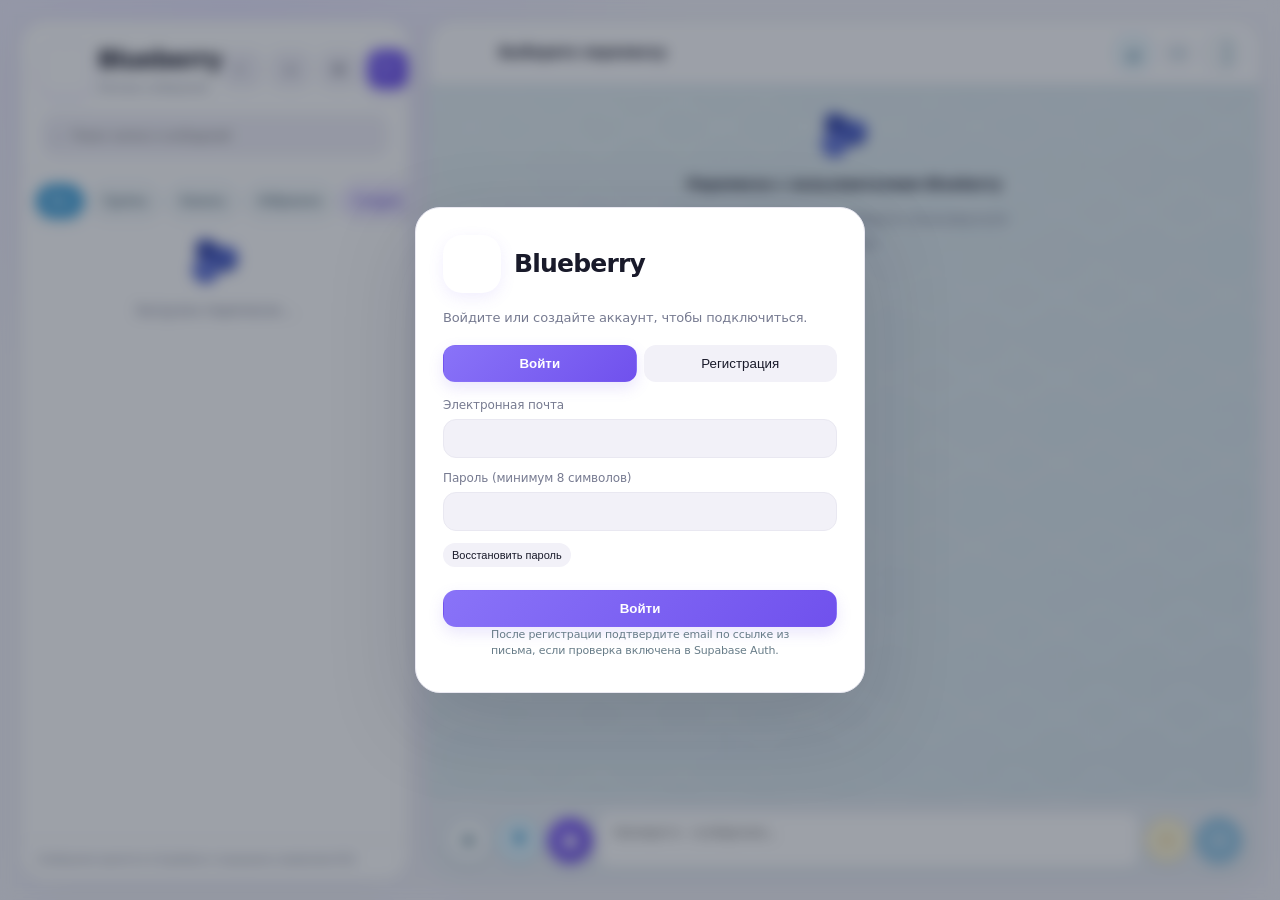
==== online.html @ a06ac3ee "Publish Blueberry: add online.html" ====
<!doctype html><html lang="ru"><head><meta charset="utf-8"><meta name="viewport" content="width=device-width,initial-scale=1"><meta name="theme-color" content="#f4f7fc"><title>Blueberry — сообщения</title><style>
:root{--bg:#f4f7fc;--panel:#fff;--soft:#f1f5fc;--line:#e4eaf3;--ink:#17243b;--muted:#8692a7;--blue:#3978ed;--blueSoft:#e8f0ff;--purple:#896de0;--green:#2eaf83;--shadow:0 14px 44px #263c6010}*{box-sizing:border-box}body{margin:0;background:var(--bg);color:var(--ink);font:14px/1.45 Inter,system-ui,-apple-system,"Segoe UI",sans-serif}body.dark{--bg:#0e1727;--panel:#162237;--soft:#1e2c43;--line:#2b3a51;--ink:#eff4ff;--muted:#9eabc1;--blue:#6598fa;--blueSoft:#243a60;--shadow:0 14px 44px #0004}.shell{height:100dvh;min-height:560px;padding:18px;display:grid;grid-template-columns:330px 1fr;gap:14px;max-width:1500px;margin:auto}.side,.chat{background:var(--panel);border:1px solid var(--line);border-radius:21px;overflow:hidden;display:flex;flex-direction:column;box-shadow:var(--shadow)}.head{padding:19px 18px 12px;border-bottom:1px solid var(--line)}.brand-title{display:flex;align-items:center;gap:9px}.logo-slot{width:40px;height:40px;border:1px dashed var(--muted);border-radius:12px;display:grid;place-items:center;text-align:center;color:var(--muted);font-size:9px;flex:none}.avatar-img{width:100%;height:100%;object-fit:cover;border-radius:inherit}.brand{display:flex;justify-content:space-between;align-items:center;margin-bottom:14px}.brand b{font-size:22px;letter-spacing:-.6px}.brand small{display:block;color:var(--muted);font-size:11px}.toolbar{display:flex;gap:7px;align-items:center}.btn{border:0;background:var(--soft);color:var(--ink);padding:9px 12px;border-radius:11px;cursor:pointer;transition:.15s}.btn:hover{filter:brightness(.97)}.btn.primary{background:var(--blue);color:#fff;font-weight:650}.btn:disabled{opacity:.48;cursor:default}.btn.tiny{font-size:11px;padding:5px 8px}.search{height:39px;border-radius:12px;background:var(--soft);display:flex;align-items:center;padding:0 10px;gap:8px;color:var(--muted)}.search input{border:0;background:none;color:var(--ink);outline:0;width:100%}.sections{display:flex;gap:5px;overflow:auto;padding:10px 12px 5px}.sections button{white-space:nowrap;border:0;background:transparent;color:var(--muted);border-radius:9px;padding:7px 9px;font-size:11px;cursor:pointer}.sections button.on{background:var(--blueSoft);color:var(--blue);font-weight:650}.list{overflow:auto;flex:1;padding:7px}.person{display:flex;align-items:center;gap:11px;padding:10px;border-radius:13px;cursor:pointer}.person:hover,.person.on{background:var(--soft)}.avatar{width:43px;height:43px;border-radius:15px;background:linear-gradient(135deg,#4b8bf0,#9472dc);color:white;display:grid;place-items:center;font-weight:700;flex:none;object-fit:cover}.pcopy{min-width:0;flex:1}.pcopy b,.pcopy small{display:block;overflow:hidden;text-overflow:ellipsis;white-space:nowrap}.pcopy small{color:var(--muted);margin-top:3px;font-size:11px}.ptime{font-size:10px;color:var(--muted);align-self:flex-start}.bottom-note{padding:10px 16px;border-top:1px solid var(--line);font-size:10px;color:var(--muted)}.top{min-height:72px;display:flex;align-items:center;gap:12px;padding:0 18px;border-bottom:1px solid var(--line)}.top strong{flex:1;min-width:0;overflow:hidden;text-overflow:ellipsis;white-space:nowrap}.status{font-size:11px;color:var(--muted);display:block}.msgs{flex:1;overflow:auto;padding:22px clamp(14px,7vw,90px);background:radial-gradient(ellipse at top,#eaf2ff55,transparent 55%)}body.dark .msgs{background:radial-gradient(ellipse at top,#20395f33,transparent 55%)}.empty{margin:auto;text-align:center;color:var(--muted);max-width:330px}.empty .berry{font-size:42px;margin-bottom:8px}.empty b{color:var(--ink)}.empty p{line-height:1.6}.bubble{max-width:76%;width:max-content;white-space:pre-wrap;overflow-wrap:anywhere;padding:10px 13px;border-radius:15px 15px 15px 4px;background:var(--soft);margin:11px 0;position:relative}.bubble.mine{margin-left:auto;background:var(--blue);color:white;border-radius:15px 15px 4px 15px}.bubble .quote{border-left:2px solid var(--purple);padding-left:8px;margin-bottom:5px;font-size:11px;color:var(--purple)}.bubble.mine .quote{color:#e6ddff}.meta{font-size:10px;text-align:right;opacity:.7;margin-top:4px}.msgtools{display:flex;gap:4px;justify-content:flex-end;margin-top:3px;opacity:.75}.compose-wrap{padding:11px 18px;border-top:1px solid var(--line)}.replybar{display:none;justify-content:space-between;align-items:center;background:var(--soft);padding:7px 10px;border-radius:10px;margin-bottom:7px;color:var(--muted);font-size:11px}.compose{display:flex;gap:8px}.compose textarea{resize:none;min-height:42px;max-height:120px;flex:1;border:1px solid var(--line);border-radius:14px;background:var(--soft);color:var(--ink);padding:11px;outline:none}.overlay{position:fixed;inset:0;background:#0a142766;display:none;place-items:center;padding:15px;z-index:20}.overlay.show{display:grid}.modal{width:min(450px,100%);border-radius:19px;background:var(--panel);padding:23px;box-shadow:0 20px 70px #0003;max-height:90dvh;overflow:auto}.modal h2{margin:0 0 4px}.modal p{color:var(--muted);font-size:13px;margin:0 0 17px}.field{margin:12px 0}.field label{font-size:12px;color:var(--muted);display:block;margin-bottom:5px}.field input,.field textarea,.field select{width:100%;padding:11px;border:1px solid var(--line);border-radius:10px;background:var(--soft);color:var(--ink);outline:none}.field textarea{min-height:68px;resize:vertical}.tabs{display:flex;gap:7px;margin:15px 0}.tabs button{flex:1}.note{font-size:11px;color:var(--muted);margin-top:12px}.alert{color:#b45057;font-size:12px;min-height:16px}.hide{display:none!important}.toast{position:fixed;bottom:20px;left:50%;transform:translate(-50%,20px);background:var(--ink);color:var(--panel);padding:10px 14px;border-radius:10px;opacity:0;transition:.2s;pointer-events:none;z-index:40}.toast.show{opacity:1;transform:translate(-50%,0)}.switch{width:42px;height:24px;border:0;border-radius:12px;background:#bbc5d4;padding:3px}.switch:after{content:'';display:block;width:18px;height:18px;background:#fff;border-radius:50%;transition:.2s}.switch.on{background:var(--blue)}.switch.on:after{transform:translateX(18px)}.profile-hero{text-align:center;margin:0 0 14px}.profile-hero .avatar{width:72px;height:72px;border-radius:24px;margin:0 auto 8px;font-size:22px}.mobile-back{display:none}@media(max-width:850px){.shell{display:block;padding:0;height:100dvh;min-height:0}.side,.chat{position:absolute;inset:0;border:0;border-radius:0}.chat{display:none}.shell.inchat .side{display:none}.shell.inchat .chat{display:flex}.head{padding:15px}.top{min-height:64px;padding:0 11px}.msgs{padding:15px}.compose-wrap{padding:9px}.bubble{max-width:88%}.mobile-back{display:block}}
/* Blueberry visual refresh based on the supplied light and dark references */
:root{--bg:#f5f5fb;--panel:#fff;--soft:#f2f1f8;--line:#e9e8f1;--ink:#191a2a;--muted:#777b91;--blue:#7858ef;--blueSoft:#f0ecff;--purple:#8c72f6;--green:#32ad85;--shadow:0 18px 55px #27214a0c}
body{background:radial-gradient(ellipse at 18% 0%,#ece9ff 0,transparent 32%),var(--bg);font-family:Inter,"Segoe UI",system-ui,sans-serif;letter-spacing:-.01em}
body.dark{--bg:#11121d;--panel:#191a29;--soft:#232438;--line:#303146;--ink:#f4f3fc;--muted:#a4a5bb;--blue:#9279ff;--blueSoft:#30284c;--purple:#ae9cff;--green:#45c39a;--shadow:0 18px 60px #0003;background:radial-gradient(ellipse at 18% 0%,#282344 0,transparent 35%),var(--bg)}
.shell{max-width:1540px;grid-template-columns:minmax(330px,390px) minmax(0,1fr);gap:18px;padding:20px}
.side,.chat{border:1px solid color-mix(in srgb,var(--line) 75%,transparent);border-radius:26px;box-shadow:var(--shadow)}
.head{padding:22px 21px 14px}.brand{margin-bottom:18px}.brand b{font-size:24px;letter-spacing:-1px}.brand small{margin-top:2px}.logo-slot{width:47px;height:47px;border:0;border-radius:15px;background-image:url("blueberry-logo-reference.png");background-size:200% 100%;background-position:right center;background-repeat:no-repeat;box-shadow:0 5px 16px #765cf31a;font-size:0;overflow:hidden;flex:none}
body.dark .logo-slot{background-position:left center}.auth-brand{display:flex;align-items:center;gap:13px;margin:0 0 16px}.auth-brand .logo-slot{width:58px;height:58px;border-radius:19px}.auth-brand h2{font-size:25px;letter-spacing:-.8px;margin:0}
.toolbar{gap:8px}.btn{border:1px solid transparent;border-radius:13px;padding:10px 13px;transition:transform .16s,background .16s,box-shadow .16s}.btn:hover{filter:none;transform:translateY(-1px);background:var(--blueSoft);color:var(--blue)}.btn.primary{background:linear-gradient(135deg,#8973f8,#7051ed);box-shadow:0 6px 15px #7459ee26;color:#fff}.btn.primary:hover{background:linear-gradient(135deg,#9683ff,#785bf2);color:white;box-shadow:0 9px 21px #7459ee37}
.search{height:43px;border:1px solid transparent;border-radius:14px}.search:focus-within{border-color:#b7aafa;background:var(--panel);box-shadow:0 0 0 3px #8a72f51a}.sections{gap:6px;padding:12px 15px 8px}.sections button{padding:9px 12px;border-radius:999px;font-size:12px}.sections button.on{background:linear-gradient(135deg,#8973f8,#7051ed);color:white;box-shadow:0 5px 13px #7459ee20}
.list{padding:5px 10px 12px}.person{gap:12px;padding:12px 11px;border-bottom:1px solid color-mix(in srgb,var(--line) 64%,transparent);border-radius:0;min-height:76px;transition:background .16s}.person:hover,.person.on{background:var(--soft);border-radius:15px}.avatar{width:48px;height:48px;border-radius:50%;overflow:hidden}.avatar-img{border-radius:50%}.pcopy b{font-size:14px;font-weight:650}.pcopy small{font-size:12px}.ptime{font-size:11px}.bottom-note{font-size:10px;padding:12px 16px}
.top{min-height:78px;padding:0 23px;background:color-mix(in srgb,var(--panel) 93%,transparent);backdrop-filter:blur(14px)}.top strong{font-size:15px}.status{color:var(--purple);font-weight:600}.msgs{position:relative;padding:28px clamp(18px,8vw,110px);background:radial-gradient(ellipse 55% 38% at 0% 0%,#eeeaff 0,transparent 100%),radial-gradient(ellipse 50% 30% at 100% 0%,#f5f1ff 0,transparent 100%),var(--panel)}body.dark .msgs{background:radial-gradient(ellipse 55% 38% at 0% 0%,#27213d 0,transparent 100%),radial-gradient(ellipse 50% 30% at 100% 0%,#201d32 0,transparent 100%),var(--panel)}
.bubble{padding:12px 15px;border-radius:18px 18px 18px 6px;background:var(--soft);box-shadow:0 3px 12px #20204408;margin:13px 0}.bubble.mine{border-radius:18px 18px 6px 18px;background:linear-gradient(135deg,#8d78fa,#7054ed);box-shadow:0 5px 15px #7459ee22}.bubble .quote{border-radius:3px 9px 9px 3px}.meta{font-size:10px}.msgtools{opacity:.72}.compose-wrap{padding:13px 20px 17px;background:var(--panel);border-top:1px solid var(--line)}.compose{gap:7px;align-items:center}.compose textarea{min-width:0;min-height:46px;border:1px solid transparent;border-radius:999px;padding:12px 17px;background:var(--soft)}.compose textarea:focus{border-color:#b7aafa;background:var(--panel);box-shadow:0 0 0 3px #8a72f51a}.compose .btn{flex:none;border-radius:50%;width:42px;height:42px;padding:0;display:grid;place-items:center}
.modal{border:1px solid var(--line);border-radius:25px;padding:27px;box-shadow:0 28px 90px #17132c25}.overlay{backdrop-filter:blur(7px)}.field input,.field textarea,.field select{border-radius:13px}.field input:focus,.field textarea:focus,.field select:focus{border-color:#a793ff;box-shadow:0 0 0 3px #8a72f51a}.tabs button{border-radius:12px}.toast{border-radius:14px;box-shadow:0 9px 28px #15142a2c}
.mobile-nav{display:none}
@media(max-width:850px){.shell{padding:0;max-width:none}.side,.chat{border:0;border-radius:0}.side{padding-bottom:76px}.head{padding:17px 17px 10px}.brand{margin-bottom:15px}.logo-slot{width:43px;height:43px;border-radius:14px}.sections{padding:10px 13px 6px}.list{padding:5px 10px 15px}.person{min-height:78px;padding:12px 10px}.chat{padding-bottom:0}.top{min-height:70px;padding:0 13px}.msgs{padding:18px 13px}.compose-wrap{padding:9px 10px calc(10px + env(safe-area-inset-bottom))}.compose{gap:4px}.compose .btn{width:38px;height:38px}.compose textarea{font-size:14px;padding:10px 14px}.bubble{max-width:88%;padding:10px 13px}.mobile-nav{position:fixed;z-index:8;left:0;right:0;bottom:0;display:grid;grid-template-columns:repeat(4,1fr);padding:8px 8px calc(8px + env(safe-area-inset-bottom));border-top:1px solid var(--line);background:color-mix(in srgb,var(--panel) 92%,transparent);backdrop-filter:blur(18px)}.mobile-nav button{display:flex;flex-direction:column;align-items:center;gap:3px;border:0;background:none;color:var(--muted);font:inherit;font-size:11px;padding:4px}.mobile-nav button span{font-size:19px}.mobile-nav button.active{color:var(--blue);font-weight:650}.shell.inchat .mobile-nav{display:none}.bottom-note{display:none}#videoNoteBtn{display:none}}
/* Chat refresh: compact familiar messenger layout */
.chat{background:#e8edf2;border-color:#dce3ea}
.top{min-height:64px;padding:0 18px;background:rgba(255,255,255,.94);border-bottom:1px solid #dce4ec;backdrop-filter:blur(18px)}
.top .avatar{width:40px;height:40px;border-radius:50%;background:#5a9fd5}.top strong{font-size:14px;font-weight:700}.top .status{display:block;flex-basis:100%;margin-left:-100%;padding-left:52px;transform:translateY(13px);font-size:11px;color:#55a2d9;font-weight:500;pointer-events:none}.top .btn{background:transparent;color:#5f6f7e}.top .btn:hover{background:#edf3f7;color:#429ad4;box-shadow:none}.top #signout{font-size:0;width:36px;height:36px}.top #signout:before{content:'⋮';font-size:25px;line-height:1}.top #favorite{font-size:0;width:36px;height:36px}.top #favorite:before{content:'⌕';font-size:22px}
.msgs{padding:20px clamp(16px,7vw,96px);background-color:#dce8ee;background-image:radial-gradient(#ffffffa8 1px,transparent 1.5px),radial-gradient(#c9dbe2ad 1px,transparent 1.5px),linear-gradient(135deg,#e6f0f3cc,#d6e4ea77);background-size:27px 27px,41px 41px,100% 100%;background-position:0 0,13px 13px,0 0}
.msgs:before{content:'';position:absolute;inset:0;pointer-events:none;opacity:.23;background-image:linear-gradient(32deg,transparent 48%,#fff 49% 51%,transparent 52%),linear-gradient(-32deg,transparent 48%,#fff 49% 51%,transparent 52%);background-size:84px 84px}
.msgs>*{position:relative}.bubble{max-width:min(76%,560px);padding:7px 10px 6px;margin:3px 0;background:#fff;border-radius:10px 10px 10px 2px;box-shadow:0 1px 1px #35434a26;color:#18212b;font-size:14px;line-height:1.38}.bubble.mine{background:#d9fdd3;color:#17231b;border-radius:10px 10px 2px 10px;box-shadow:0 1px 1px #35434a20}.bubble .quote{margin:1px 0 5px;padding-left:7px;border-left:3px solid #45a7e6;color:#4386b1}.bubble.mine .quote{color:#419368;border-color:#56b77b}.meta{float:right;margin:4px 0 0 10px;color:#6f7f89;opacity:1;font-size:10px}.bubble.mine .meta{color:#5e9273}.msgtools{clear:both;margin-top:4px;opacity:0;transition:opacity .15s}.bubble:hover .msgtools{opacity:.85}.msgtools .btn{padding:3px 6px;border-radius:6px;background:#edf3f5;color:#557080}.bubble.mine .msgtools .btn{background:#c7f1c2}.replybar{margin:0 0 7px;padding:8px 11px;border-radius:8px;background:#fff;border-left:3px solid #42a5df;color:#6d7c88}.compose-wrap{padding:9px 17px 12px;background:#e8edf2;border:0}.compose{gap:7px}.compose textarea{min-height:43px;padding:11px 15px;border:0;border-radius:10px;background:#fff;box-shadow:0 1px 2px #34434d17;font-size:14px}.compose textarea:focus{border:0;box-shadow:0 0 0 2px #4aa8e42b}.compose .btn{width:40px;height:40px;border-radius:50%;background:transparent;color:#667786}.compose .btn:hover{background:#d6e1e7;color:#439bd7;transform:none}.compose .btn.primary{background:#47a5dc;color:#fff;box-shadow:none}.compose .btn.primary:hover{background:#3a9bd3}.note{margin:0 0 6px 48px;color:#677c88}
body.dark .chat{background:#0f1b24;border-color:#243642}body.dark .top{background:rgba(24,36,47,.94);border-color:#263b49}.top .status{color:#6bb6e5}body.dark .top .btn{color:#b6c7d4}body.dark .top .btn:hover{background:#253b4b;color:#69bbe8}body.dark .msgs{background-color:#0b1720;background-image:radial-gradient(#1c3543b8 1px,transparent 1.5px),radial-gradient(#162c38a8 1px,transparent 1.5px),linear-gradient(135deg,#0e202b,#0a1720)}body.dark .msgs:before{opacity:.09}body.dark .bubble{background:#1f2d39;color:#f2f7fa;box-shadow:0 1px 1px #0005}body.dark .bubble.mine{background:#2b5949;color:#f2fff5}body.dark .bubble .quote{color:#76bee9;border-color:#63b5e7}body.dark .bubble.mine .quote{color:#8adbb2;border-color:#7ad2a5}body.dark .meta{color:#a7bac5}body.dark .bubble.mine .meta{color:#a5d1b8}body.dark .compose-wrap{background:#0f1b24}body.dark .compose textarea{background:#1b2a35;color:#edf5f8;box-shadow:none}body.dark .compose .btn{color:#b6c7d4}body.dark .compose .btn:hover{background:#233844;color:#70c2ec}body.dark .compose .btn.primary{background:#399bd1}body.dark .replybar{background:#1b2a35;color:#b4c3cd}
@media(max-width:850px){.top{min-height:59px;padding:0 8px}.top .avatar{width:36px;height:36px}.top .status{padding-left:45px;transform:translateY(11px)}.msgs{padding:13px 10px}.bubble{max-width:86%;font-size:14px}.compose-wrap{padding:7px 7px calc(8px + env(safe-area-inset-bottom))}.compose textarea{border-radius:22px}.compose .btn{width:37px;height:37px}.top #roomInfo{display:none}.top #signout{display:none}}
/* Stronger chat controls and video-note button */
.compose #videoNoteBtn{display:grid!important}
.bubble video{border-radius:12px!important;max-width:min(360px,72vw)!important;max-height:420px!important;object-fit:contain!important;background:#10141a}
.sections button{border:1px solid #c8d9e3;background:#f8fbfc;color:#526b7a;font-weight:600;box-shadow:0 1px 2px #39526010}.sections button:hover{border-color:#80c6e8;background:#e9f6fc;color:#2687bc}.sections button.on{border-color:#5aaee0;background:#47a5dc;color:#fff;box-shadow:0 3px 8px #3999ce42}.sections #newRoom{border-color:#b7a3fb;background:#f1edff;color:#684bd7}.sections #newRoom:hover{border-color:#8064ea;background:#e8e0ff;color:#5434ca}body.dark .sections button{border-color:#385565;background:#1a2d38;color:#b9d0dc;box-shadow:none}body.dark .sections button:hover{border-color:#5194b4;background:#223d4b;color:#8dd9fb}body.dark .sections button.on{border-color:#53b2e6;background:#277fb0;color:#fff}body.dark .sections #newRoom{border-color:#6652b0;background:#29243f;color:#c5b8ff}
.compose .btn{width:44px;height:44px;border:1px solid #bdd0db;background:#f8fbfc;color:#356376;font-size:17px;font-weight:700;box-shadow:0 2px 5px #35515d1a}
.compose .btn:hover{background:#e9f5fa;border-color:#85c9eb;color:#147db6;box-shadow:0 3px 8px #287fa92b}
.compose #fileBtn{font-size:24px;line-height:1}.compose #voiceBtn{background:#e0f5ff;border-color:#94d6f5;color:#1387c6}.compose #videoNoteBtn{background:linear-gradient(135deg,#8f6fff,#6848e2);border-color:#6848e2;color:#fff;font-size:19px;box-shadow:0 4px 10px #6a4ee05c}.compose #videoNoteBtn:hover{background:linear-gradient(135deg,#9c80ff,#7554ec);color:#fff;transform:translateY(-1px)}.compose #emoji{background:#fff8d9;border-color:#f0d88b;color:#b97b00}.compose .btn.primary{width:46px;height:46px;border-color:#3692c6;box-shadow:0 4px 10px #2f91c85c;font-size:18px}
.top .btn{border:1px solid #cfdee6;background:#f7fafb;color:#36718e;font-weight:700}.top .btn:hover{border-color:#a6d4e9;background:#e7f5fb}.top #favorite{background:#eff9fd;border-color:#acd9ed}.top #roomInfo{background:#f5f7fa;border-color:#d8e0e5}
body.dark .compose .btn{background:#1d3340;border-color:#315266;color:#c4e0ee;box-shadow:none}body.dark .compose .btn:hover{background:#29495a;border-color:#4a89a8;color:#86d2f5}body.dark .compose #voiceBtn{background:#143d51;border-color:#287da4;color:#7ed3f7}body.dark .compose #videoNoteBtn{background:linear-gradient(135deg,#8f6fff,#6848e2);border-color:#8b70f4;color:#fff}body.dark .compose #emoji{background:#44371b;border-color:#7a6024;color:#f0cd62}body.dark .compose .btn.primary{border-color:#4aaee0;box-shadow:0 3px 9px #0005}body.dark .top .btn{background:#1c303c;border-color:#31505f;color:#b6d8e7}body.dark .top #favorite{background:#173846;border-color:#28627a}
@media(max-width:850px){.compose .btn{width:42px;height:42px;font-size:16px}.compose #videoNoteBtn{display:grid;width:42px;height:42px}.compose .btn.primary{width:44px;height:44px}.top .btn{width:34px;height:34px;padding:0}.top #favorite{display:grid;place-items:center}}
</style>
</head><body><div class="shell" id="shell"><aside class="side"><div class="head"><div class="brand"><div class="brand-title"><div class="logo-slot" role="img" aria-label="Логотип Blueberry"></div><div><b>Blueberry</b><small id="who">Личные сообщения</small></div></div><div class="toolbar"><button class="btn" id="theme" title="Тема">☾</button><button class="btn" id="profileBtn" title="Профиль">☺</button><button class="btn" id="settingsBtn" title="Настройки">⚙</button><button class="btn primary" id="add" title="Найти пользователя">＋</button></div></div><label class="search">⌕ <input id="search" placeholder="Поиск чатов и сообщений"></label></div><div class="sections" id="sections"><button class="on" data-section="all">Все</button><button data-section="group">Группы</button><button data-section="channel">Каналы</button><button data-section="favorites">Избранное</button><button id="newRoom">Создать</button></div><div class="list" id="people"><div class="empty"><div class="berry">🫐</div>Загрузка переписок…</div></div><div class="bottom-note">Сообщения хранятся в Supabase и защищены правилами RLS</div><nav class="mobile-nav" aria-label="Основная навигация"><button type="button" class="active" data-mobile="chats"><span>●</span>Чаты</button><button type="button" data-mobile="groups"><span>◉</span>Группы</button><button type="button" data-mobile="users"><span>◎</span>Пользователи</button><button type="button" data-mobile="settings"><span>⚙</span>Настройки</button></nav></aside><main class="chat"><header class="top"><button class="btn mobile-back" id="back">‹</button><img class="avatar" id="peerAvatar" alt="" src="" style="visibility:hidden"><strong id="peerName">Выберите переписку</strong><span class="status" id="peerStatus"></span><button class="btn tiny" id="favorite" title="В избранное">♡</button><button class="btn tiny" id="joinRoom" hidden>Вступить</button><button class="btn tiny" id="roomInfo">•••</button><button class="btn tiny" id="signout">Выйти</button></header><section class="msgs" id="msgs"><div class="empty"><div class="berry">🫐</div><b>Переписка с пользователями Blueberry</b><p>Зарегистрируйтесь и найдите пользователя по имени.</p></div></section><div class="compose-wrap"><div class="replybar" id="replybar"><span id="replytext"></span><button class="btn tiny" id="cancelReply">×</button></div><div class="note" id="fileInfo"></div><form class="compose" id="sendForm"><input class="hide" id="filePick" type="file"><button class="btn" type="button" id="fileBtn" title="Прикрепить файл">＋</button><button class="btn" type="button" id="voiceBtn" title="Записать голосовое сообщение">🎙</button><button class="btn" type="button" id="videoNoteBtn" title="Записать видеосообщение">◉</button><textarea id="body" maxlength="10000" placeholder="Напишите сообщение…" disabled></textarea><button class="btn" type="button" id="emoji">☺</button><button class="btn primary" id="send" disabled>➤</button></form></div></main></div>
<div class="overlay show" id="auth"><form class="modal" id="authForm"><div class="auth-brand"><div class="logo-slot" role="img" aria-label="Логотип Blueberry"></div><h2>Blueberry</h2></div><p>Войдите или создайте аккаунт, чтобы подключиться.</p><div class="tabs"><button type="button" class="btn primary" id="loginTab">Войти</button><button type="button" class="btn" id="signupTab">Регистрация</button></div><div class="field hide" id="nameWrap"><label>Имя для показа</label><input id="name" autocomplete="name" placeholder="Ваше имя"></div><div class="field hide" id="usernameWrap"><label>Имя пользователя (3–24 символа)</label><input id="username" autocomplete="username" placeholder="blueberry_user" pattern="[A-Za-z0-9_]{3,24}"></div><div class="field"><label>Электронная почта</label><input id="email" type="email" autocomplete="email" required></div><div class="field"><label>Пароль (минимум 8 символов)</label><input id="password" type="password" autocomplete="current-password" minlength="8" required></div><button type="button" class="btn tiny" id="forgot">Восстановить пароль</button><div class="alert" id="authError"></div><button class="btn primary" style="width:100%;margin-top:7px" id="authSubmit">Войти</button><div class="note">После регистрации подтвердите email по ссылке из письма, если проверка включена в Supabase Auth.</div></form></div>
<div class="overlay" id="find"><form class="modal" id="findForm"><h2>Найти пользователя</h2><p>Введите его уникальное имя пользователя.</p><div class="field"><label>Username</label><input id="findName" placeholder="blueberry_user" autocomplete="off"></div><div class="alert" id="findError"></div><div id="findResult"></div><div class="toolbar" style="justify-content:flex-end;margin-top:14px"><button type="button" class="btn" id="findClose">Закрыть</button><button class="btn primary">Поиск</button></div></form></div>
<div class="overlay" id="roomModal"><form class="modal" id="roomForm"><h2>Создать пространство</h2><p>Создайте группу для общения или канал для публикаций.</p><div class="field"><label>Название</label><input id="roomTitle" maxlength="120" required placeholder="Например, Идеи и планы"></div><div class="field"><label>Описание</label><textarea id="roomDescription" maxlength="500"></textarea></div><div class="field"><label>Тип</label><select id="roomKind"><option value="group">Группа — участники могут писать</option><option value="channel">Канал — писать могут администраторы</option></select></div><div class="field"><label>Доступ</label><select id="roomPublic"><option value="false">Приватное пространство</option><option value="true">Публичное — пользователи могут найти и вступить</option></select></div><div class="field"><label>Добавить по username (через запятую, необязательно)</label><input id="roomUsers" placeholder="user_one, user_two"></div><div class="alert" id="roomError"></div><div class="toolbar" style="justify-content:flex-end"><button type="button" class="btn" id="roomCancel">Отмена</button><button class="btn primary">Создать</button></div></form></div>
<div class="overlay" id="profileModal"><form class="modal" id="profileForm"><div class="profile-hero"><div class="avatar" id="profileAvatar">☺</div><h2>Профиль</h2><p id="profileHandle"></p></div><div class="field"><label>Имя</label><input id="profileName" maxlength="60"></div><div class="field"><label>Username</label><input id="profileUsername" pattern="[A-Za-z0-9_]{3,24}" maxlength="24"></div><div class="field"><label>О себе</label><textarea id="profileBio" maxlength="300"></textarea></div><div class="field"><label>Файл аватара (PNG, JPEG, WebP или GIF, до 2 МБ)</label><input id="profileAvatarFile" type="file" accept="image/png,image/jpeg,image/webp,image/gif"></div><div class="field"><label>Или ссылка на аватар</label><input id="profileAvatarUrl" type="url" placeholder="https://…"></div><div class="alert" id="profileError"></div><div class="toolbar" style="justify-content:flex-end"><button type="button" class="btn" data-close="profileModal">Отмена</button><button class="btn primary">Сохранить</button></div></form></div>
<div class="overlay" id="settingsModal"><div class="modal"><h2>Настройки</h2><p>Внешний вид и безопасность аккаунта</p><div class="setting-row"><span>Тёмная тема</span><button class="switch" id="themeSwitch"></button></div><div class="setting-row"><span>Закрыть аккаунт на этом устройстве</span><button class="btn tiny" id="signout2">Выйти</button></div><div class="note">Пароли и вход защищаются Supabase Auth. Видимость email контролируется Supabase и не показывается в каталоге пользователей.</div><div class="toolbar" style="justify-content:flex-end;margin-top:18px"><button class="btn primary" data-close="settingsModal">Готово</button></div></div></div><div class="toast" id="toast"></div>
<script type="module">
import { createClient } from './supabase.js';
const SUPABASE_URL='https://cbcynpaoumhusbppzqmk.supabase.co';
const SUPABASE_PUBLISHABLE_KEY='sb_publishable_yo7ZilUzLYLHuQUFclErvw_k-CoCoNv';
const sb=createClient(SUPABASE_URL,SUPABASE_PUBLISHABLE_KEY),$=s=>document.querySelector(s);let me=null,peer=null,room=null,realtime=null,signup=false,profiles=[],rooms=[],currentMessages=[],replyTarget=null,pendingFile=null,section='all',searchText='';
const esc=v=>String(v??'').replace(/[&<>"']/g,c=>({'&':'&amp;','<':'&lt;','>':'&gt;','"':'&quot;',"'":'&#39;'}[c]));const initials=n=>String(n||'').split(/\s+/).filter(Boolean).slice(0,2).map(x=>x[0]).join('').toUpperCase()||'🫐';function toast(t){let e=$('#toast');e.textContent=t;e.classList.add('show');setTimeout(()=>e.classList.remove('show'),2400)}function favKey(){return'bb-favs-'+(me?.id||'anon')}function favorites(){try{return JSON.parse(localStorage.getItem(favKey())||'[]')}catch{return[]}}function setTheme(dark){document.body.classList.toggle('dark',dark);localStorage.setItem('bb-theme',dark?'dark':'light');$('#themeSwitch')?.classList.toggle('on',dark)}
function modal(id,on=true){$('#'+id).classList.toggle('show',on)}function setSignup(v){signup=v;$('#usernameWrap').classList.toggle('hide',!v);$('#nameWrap').classList.toggle('hide',!v);$('#loginTab').classList.toggle('primary',!v);$('#signupTab').classList.toggle('primary',v);$('#authSubmit').textContent=v?'Создать аккаунт':'Войти';$('#password').autocomplete=v?'new-password':'current-password';$('#forgot').classList.toggle('hide',v);$('#authError').textContent=''}$('#loginTab').onclick=()=>setSignup(false);$('#signupTab').onclick=()=>setSignup(true);
async function loadMe(){try{let {data:{session}}=await sb.auth.getSession();if(session){me=session.user;modal('auth',false);$('#who').textContent='@'+(me.user_metadata.username||'пользователь');await refreshList()}else modal('auth',true)}catch(e){$('#authError').textContent='Не удалось связаться с Supabase. Проверьте интернет и откройте через локальный сервер, а не file://.'}}
$('#authForm').onsubmit=async e=>{e.preventDefault();$('#authError').textContent='';let email=$('#email').value.trim(),password=$('#password').value;try{if(signup){let username=$('#username').value.trim().toLowerCase(),display_name=$('#name').value.trim();if(!/^[a-z0-9_]{3,24}$/.test(username)){ $('#authError').textContent='Username: латиница, цифры и _, от 3 до 24 символов.';return}let {data,error}=await sb.auth.signUp({email,password,options:{data:{username,display_name}}});if(error){$('#authError').textContent=error.message;return}if(data.session){me=data.user;modal('auth',false);$('#who').textContent='@'+username;await refreshList()}else{$('#authError').textContent='Аккаунт создан. Подтвердите email по ссылке из письма, затем войдите.';setSignup(false)}}else{let {data,error}=await sb.auth.signInWithPassword({email,password});if(error){$('#authError').textContent=error.message;return}me=data.user;modal('auth',false);$('#who').textContent='@'+(me.user_metadata.username||'пользователь');await refreshList()}}catch(err){console.error(err);$('#authError').textContent=err?.message==='Failed to fetch'?'Не удалось подключиться. Проверьте интернет и откройте страницу через http://localhost:4173/online.html, а не как file://.':(err?.message||'Не удалось выполнить запрос.')}};
$('#forgot').onclick=async()=>{let email=$('#email').value.trim();if(!email){$('#authError').textContent='Сначала введите email.';return}let {error}=await sb.auth.resetPasswordForEmail(email);$('#authError').textContent=error?.message||'Если адрес зарегистрирован, письмо для восстановления отправлено.'};async function logout(){await sb.auth.signOut();if(realtime)sb.removeChannel(realtime);me=null;peer=null;room=null;modal('auth',true);$('#shell').classList.remove('inchat')}$('#signout').onclick=logout;$('#signout2').onclick=logout;
sb.auth.onAuthStateChange((_ev,s)=>{if(s?.user&&!me){me=s.user;modal('auth',false);refreshList()}else if(!s?.user&&me){me=null;modal('auth',true)}});
async function refreshList(){if(!me)return;let [mr,pr,rr]=await Promise.all([sb.from('messages').select('id,sender_id,recipient_id,body,created_at').order('created_at',{ascending:false}).limit(500),sb.from('profiles').select('id,username,display_name,avatar_url,bio').neq('id',me.id),sb.from('rooms').select('id,kind,title,description,is_public,created_by,created_at').order('created_at',{ascending:false})]);if(mr.error){toast('Чаты: '+mr.error.message);return}if(pr.error){toast('Пользователи: '+pr.error.message);return}if(rr.error){toast('Группы и каналы: '+rr.error.message);return}let directIds=[...new Set((mr.data||[]).map(m=>m.sender_id===me.id?m.recipient_id:m.sender_id))];profiles=(pr.data||[]).filter(p=>directIds.includes(p.id));rooms=rr.data||[];let rm=[];if(rooms.length){let res=await sb.from('room_messages').select('id,room_id,body,created_at').in('room_id',rooms.map(r=>r.id)).order('created_at',{ascending:false}).limit(500);if(!res.error)rm=res.data||[]}renderList(mr.data||[],rm)}
function renderList(dm,rm){let items=[];let lastDm=new Map();for(let m of dm){let id=m.sender_id===me.id?m.recipient_id:m.sender_id;if(!lastDm.has(id))lastDm.set(id,m)}for(let p of profiles){let m=lastDm.get(p.id);items.push({id:p.id,kind:'dm',name:p.display_name||p.username,sub:m?.body||'Начать переписку',time:m?.created_at||'',avatar:p.avatar_url})}let lastRm=new Map();for(let m of rm)if(!lastRm.has(m.room_id))lastRm.set(m.room_id,m);for(let r of rooms){let m=lastRm.get(r.id);items.push({id:r.id,kind:r.kind,name:r.title,sub:m?.body||r.description||(r.is_public?'Публично':'Приватно'),time:m?.created_at||r.created_at,avatar:'',public:r.is_public})}if(section==='group'||section==='channel')items=items.filter(x=>x.kind===section);if(section==='favorites')items=items.filter(x=>favorites().includes(x.id));if(searchText)items=items.filter(x=>(x.name+' '+x.sub).toLowerCase().includes(searchText));$('#people').innerHTML=items.map(x=>`<div class="person ${peer?.id===x.id||room?.id===x.id?'on':''}" data-id="${x.id}" data-kind="${x.kind}"><div class="avatar">${x.avatar?`<img class="avatar-img" src="${esc(x.avatar)}" alt="">`:esc(initials(x.name))}</div><div class="pcopy"><b>${esc(x.name)}</b><small>${esc(x.sub)}</small></div><span class="ptime">${x.kind==='channel'?'канал':x.kind==='group'?'группа':''}</span></div>`).join('')||'<div class="empty" style="padding:22px"><div class="berry">✦</div><b>Здесь пока пусто</b><p>Найдите пользователя или создайте пространство.</p></div>';document.querySelectorAll('.person').forEach(el=>el.onclick=()=>{let x=el.dataset.kind==='dm'?profiles.find(p=>p.id===el.dataset.id):rooms.find(r=>r.id===el.dataset.id);el.dataset.kind==='dm'?openPeer(x):openRoom(x)})}
async function openPeer(p){if(!p)return;peer=p;room=null;replyTarget=null;$('#replybar').style.display='none';$('#peerName').textContent=p.display_name||p.username;$('#peerStatus').textContent='@'+p.username;setAvatar(p.avatar_url,p.display_name||p.username);$('#body').disabled=false;$('#send').disabled=false;$('#joinRoom').hidden=true;$('#favorite').hidden=false;$('#favorite').textContent=favorites().includes(p.id)?'♥':'♡';$('#shell').classList.add('inchat');if(realtime)await sb.removeChannel(realtime);await loadMessages();realtime=sb.channel('dm-'+[me.id,p.id].sort().join('-')).on('postgres_changes',{event:'*',schema:'public',table:'messages'},()=>loadMessages()).subscribe()}
function setAvatar(url,name){let a=$('#peerAvatar');if(url){a.src=url;a.style.display='grid';a.style.visibility='visible';a.textContent=''}else{a.src='data:image/svg+xml,'+encodeURIComponent(`<svg xmlns="http://www.w3.org/2000/svg" width="100" height="100"><rect width="100" height="100" fill="#5687e8"/><text x="50%" y="54%" dominant-baseline="middle" text-anchor="middle" font-size="36" fill="white" font-family="Arial">${esc(initials(name))}</text></svg>`);a.style.display='grid';a.style.visibility='visible'}}
async function openRoom(r){if(!r)return;peer=null;room=r;replyTarget=null;$('#replybar').style.display='none';$('#peerName').textContent=r.title;$('#peerStatus').textContent=(r.kind==='group'?'Группа':'Канал')+' · '+(r.is_public?'публичный':'приватный');setAvatar('',r.title);$('#favorite').hidden=false;$('#favorite').textContent=favorites().includes(r.id)?'♥':'♡';$('#shell').classList.add('inchat');if(realtime)await sb.removeChannel(realtime);let {data:member}=await sb.from('room_members').select('role').eq('room_id',r.id).eq('user_id',me.id).maybeSingle();let isMember=!!member,canPost=isMember&&(r.kind==='group'||['owner','admin'].includes(member.role));$('#joinRoom').hidden=!r.is_public||isMember;$('#body').disabled=!canPost;$('#send').disabled=!canPost;$('#body').placeholder=canPost?'Напишите сообщение…':r.kind==='channel'?'Публиковать могут администраторы канала':'Вступите в пространство, чтобы писать';await loadMessages();realtime=sb.channel('room-'+r.id).on('postgres_changes',{event:'*',schema:'public',table:'room_messages',filter:`room_id=eq.${r.id}`},()=>loadMessages()).subscribe()}
function activeId(){return peer?.id||room?.id}async function loadMessages(){if(!me||!activeId())return;let q;if(peer){let a=me.id,b=peer.id;q=sb.from('messages').select('id,sender_id,recipient_id,body,reply_to,reaction,created_at,edited_at,attachment_path,attachment_name,attachment_type').or(`and(sender_id.eq.${a},recipient_id.eq.${b}),and(sender_id.eq.${b},recipient_id.eq.${a})`).order('created_at',{ascending:true}).limit(1000)}else q=sb.from('room_messages').select('id,room_id,sender_id,body,reply_to,reaction,created_at,edited_at,attachment_path,attachment_name,attachment_type').eq('room_id',room.id).order('created_at',{ascending:true}).limit(1000);let {data,error}=await q;if(error){toast('Сообщения: '+error.message);return}currentMessages=await Promise.all((data||[]).map(async m=>{if(m.attachment_path){let signed=await sb.storage.from('blueberry-files').createSignedUrl(m.attachment_path,3600);m.fileUrl=signed.data?.signedUrl||''}return m}));renderMessages()}
function renderMessages(){if(!activeId())return;let byId=new Map(currentMessages.map(m=>[m.id,m])),q=searchText,rows=currentMessages.filter(m=>!q||m.body.toLowerCase().includes(q)||(m.attachment_name||'').toLowerCase().includes(q));$('#msgs').innerHTML=rows.map(m=>{let parent=m.reply_to?byId.get(m.reply_to):null,mine=m.sender_id===me.id,body=m.body==='[attachment]'?'':esc(m.body);let mediaType=m.attachment_type||'',safeUrl=esc(m.fileUrl||''),safeName=esc(m.attachment_name||'Файл'),attach=m.attachment_path?`<div style="margin-top:7px">${m.fileUrl&&mediaType.startsWith('image/')?`<a href="${safeUrl}" target="_blank" rel="noopener"><img src="${safeUrl}" alt="${safeName}" style="max-width:min(360px,70vw);max-height:300px;border-radius:12px;display:block"></a>`:m.fileUrl&&mediaType.startsWith('audio/')?`<audio controls preload="none" src="${safeUrl}" style="max-width:260px"></audio>`:m.fileUrl&&mediaType.startsWith('video/')?`<video controls playsinline preload="metadata" src="${safeUrl}" style="max-width:min(320px,70vw);max-height:360px;border-radius:50%;object-fit:cover"></video>`:m.fileUrl?`<a href="${safeUrl}" target="_blank" rel="noopener">📎 ${safeName}</a>`:`📎 ${safeName}`}</div>`:'';return `<article class="bubble ${mine?'mine':''}" data-mid="${m.id}">${parent?`<div class="quote">${esc(parent.body.slice(0,120))}</div>`:''}${body}${attach}<div class="meta">${m.edited_at?'изменено · ':''}${new Date(m.created_at).toLocaleTimeString('ru-RU',{hour:'2-digit',minute:'2-digit'})}${mine?' ✓':''}</div>${m.reaction?`<button class="btn tiny react" data-id="${m.id}">${esc(m.reaction)}</button>`:''}<div class="msgtools"><button class="btn tiny reply" data-id="${m.id}">Ответить</button><button class="btn tiny react-set" data-id="${m.id}">💙</button>${mine?`<button class="btn tiny edit" data-id="${m.id}">Изменить</button><button class="btn tiny del" data-id="${m.id}">Удалить</button>`:''}</div></article>`}).join('')||'<div class="empty"><div class="berry">🫐</div><b>'+(q?'Сообщения не найдены':'Начните разговор')+'</b></div>';$('#msgs').scrollTop=$('#msgs').scrollHeight;$('#msgs').querySelectorAll('.reply').forEach(b=>b.onclick=()=>{replyTarget=currentMessages.find(m=>m.id===b.dataset.id);$('#replytext').textContent='Ответ на: '+(replyTarget?.body||replyTarget?.attachment_name||'вложение');$('#replybar').style.display='flex';$('#body').focus()});$('#msgs').querySelectorAll('.edit').forEach(b=>b.onclick=async()=>{let m=currentMessages.find(x=>x.id===b.dataset.id),body=prompt('Изменить сообщение',m?.body||'');if(body===null||!body.trim())return;let {error}=await (peer?sb.from('messages'):sb.from('room_messages')).update({body:body.trim(),edited_at:new Date().toISOString()}).eq('id',m.id);if(error)toast(error.message);else loadMessages()});$('#msgs').querySelectorAll('.del').forEach(b=>b.onclick=async()=>{if(!confirm('Удалить сообщение?'))return;let {error}=await (peer?sb.from('messages'):sb.from('room_messages')).delete().eq('id',b.dataset.id);if(error)toast(error.message);else loadMessages()});$('#msgs').querySelectorAll('.react-set').forEach(b=>b.onclick=async()=>{let m=currentMessages.find(x=>x.id===b.dataset.id),reaction=m?.reaction?'':'💙';let {error}=await (peer?sb.from('messages'):sb.from('room_messages')).update({reaction}).eq('id',b.dataset.id);if(error)toast(error.message);else loadMessages()})}
$('#sendForm').onsubmit=async e=>{e.preventDefault();let body=$('#body').value.trim(),file=pendingFile;if((!body&&!file)||!activeId())return;$('#send').disabled=true;let path=null;try{if(file){if(file.size>20971520){toast('Файл больше 20 МБ');$('#send').disabled=false;return}path=`${me.id}/${crypto.randomUUID()}`;let up=await sb.storage.from('blueberry-files').upload(path,file,{upsert:false,cacheControl:'3600',contentType:file.type||'application/octet-stream'});if(up.error){toast('Файл не загружен: '+up.error.message);$('#send').disabled=false;return}}let record=peer?{sender_id:me.id,recipient_id:peer.id,body:body||'[attachment]',reply_to:replyTarget?.id||null,attachment_path:path,attachment_name:file?.name||null,attachment_type:file?.type||null}:{sender_id:me.id,room_id:room.id,body:body||'[attachment]',reply_to:replyTarget?.id||null,attachment_path:path,attachment_name:file?.name||null,attachment_type:file?.type||null};let {error}=await sb.from(peer?'messages':'room_messages').insert(record);if(error){if(path)await sb.storage.from('blueberry-files').remove([path]);toast('Не отправлено: '+error.message);$('#send').disabled=false;return}$('#body').value='';pendingFile=null;$('#filePick').value='';$('#fileInfo').textContent='';$('#send').disabled=false;replyTarget=null;$('#replybar').style.display='none';await loadMessages();refreshList()}catch(err){$('#send').disabled=false;toast(err?.message||'Ошибка отправки') }};$('#fileBtn').onclick=()=>$('#filePick').click();$('#filePick').onchange=e=>{pendingFile=e.target.files[0]||null;$('#fileInfo').textContent=pendingFile?`📎 ${pendingFile.name} · ${(pendingFile.size/1024/1024).toFixed(2)} МБ`:''};async function recordForSend(kind){if(!navigator.mediaDevices?.getUserMedia||!window.MediaRecorder){toast('Запись недоступна. Откройте приложение по HTTPS или localhost в совместимом браузере.');return}try{if(window.bbRecorder?.state==='recording'){window.bbRecorder.stop();return}let stream=await navigator.mediaDevices.getUserMedia(kind==='audio'?{audio:true}:{audio:true,video:{facingMode:'user'}}),rec=new MediaRecorder(stream),chunks=[];window.bbRecorder=rec;rec.ondataavailable=e=>{if(e.data.size)chunks.push(e.data)};rec.onstop=()=>{stream.getTracks().forEach(t=>t.stop());let blob=new Blob(chunks,{type:rec.mimeType||(kind==='audio'?'audio/webm':'video/webm')});pendingFile=new File([blob],kind==='audio'?'voice-message.webm':'video-note.webm',{type:blob.type});$('#fileInfo').textContent=(kind==='audio'?'🎙 Голосовое сообщение':'◉ Видеосообщение')+' · '+(blob.size/1024/1024).toFixed(2)+' МБ · нажмите ➤ для отправки';$('#send').disabled=!activeId()};rec.start();toast(kind==='audio'?'Идёт запись. Нажмите 🎙 ещё раз, чтобы закончить.':'Идёт запись видео. Нажмите ◉ ещё раз, чтобы закончить.')}catch(e){toast(e.name==='NotAllowedError'?'Разрешите доступ к микрофону/камере в браузере.':(e.message||'Не удалось начать запись.'))}}$('#voiceBtn').onclick=()=>recordForSend('audio');$('#videoNoteBtn').onclick=()=>recordForSend('video');$('#body').onkeydown=e=>{if(e.key==='Enter'&&!e.shiftKey){e.preventDefault();$('#sendForm').requestSubmit()}};$('#cancelReply').onclick=()=>{$('#replybar').style.display='none';replyTarget=null};$('#emoji').onclick=()=>{$('#body').value+=['😀','✨','💙','👍','🫐'][Math.floor(Math.random()*5)];$('#body').focus()};
$('#add').onclick=()=>{modal('find');$('#findError').textContent='';$('#findResult').innerHTML='';$('#findName').focus()};$('#findClose').onclick=()=>modal('find',false);$('#findForm').onsubmit=async e=>{e.preventDefault();$('#findError').textContent='';let username=$('#findName').value.trim().replace(/^@/,'').toLowerCase();let {data,error}=await sb.from('profiles').select('id,username,display_name,avatar_url,bio').eq('username',username).maybeSingle();if(error){$('#findError').textContent=error.message;return}if(!data||data.id===me.id){$('#findError').textContent=data?'Это ваш профиль.':'Пользователь не найден.';return}$('#findResult').innerHTML=`<button type="button" class="person" style="width:100%;border:0;background:var(--soft)" id="openFound"><div class="avatar">${esc(initials(data.display_name||data.username))}</div><div class="pcopy"><b>${esc(data.display_name||data.username)}</b><small>@${esc(data.username)} · Открыть переписку</small></div></button>`;$('#openFound').onclick=()=>{modal('find',false);if(!profiles.some(x=>x.id===data.id))profiles.unshift(data);openPeer(data)}};
$('#newRoom').onclick=()=>{if(!me){modal('auth');return}$('#roomError').textContent='';modal('roomModal')};$('#roomCancel').onclick=()=>modal('roomModal',false);$('#roomForm').onsubmit=async e=>{e.preventDefault();$('#roomError').textContent='';let title=$('#roomTitle').value.trim();if(!title)return;let {data:created,error}=await sb.from('rooms').insert({kind:$('#roomKind').value,title,description:$('#roomDescription').value.trim(),is_public:$('#roomPublic').value==='true',created_by:me.id}).select().single();if(error){$('#roomError').textContent=error.message;return}let names=$('#roomUsers').value.split(',').map(s=>s.trim().replace(/^@/,'').toLowerCase()).filter(Boolean);if(names.length){let found=await sb.from('profiles').select('id,username').in('username',names);if(found.error){toast(found.error.message)}else if(found.data.length){let add=await sb.from('room_members').insert(found.data.map(p=>({room_id:created.id,user_id:p.id,role:'member'})));if(add.error)toast('Пространство создано; не все участники добавлены: '+add.error.message);else if(found.data.length<names.length)toast('Часть username не найдена.')}}modal('roomModal',false);await refreshList();let fresh=rooms.find(x=>x.id===created.id)||created;openRoom(fresh)};
$('#joinRoom').onclick=async()=>{if(!room)return;let {error}=await sb.from('room_members').insert({room_id:room.id,user_id:me.id,role:'member'});if(error){toast(error.message);return}await refreshList();await openRoom(room);toast('Вы вступили в пространство')};$('#favorite').onclick=()=>{let id=activeId();if(!id)return;let list=favorites();list=list.includes(id)?list.filter(x=>x!==id):[...list,id];localStorage.setItem(favKey(),JSON.stringify(list));$('#favorite').textContent=list.includes(id)?'♥':'♡';refreshList()};$('#roomInfo').onclick=()=>{if(room)toast(`${room.kind==='group'?'Группа':'Канал'} · ${room.is_public?'публичное пространство':'приватное пространство'}`);else if(peer)toast('@'+peer.username+(peer.bio?' · '+peer.bio:''))};
$('#sections').querySelectorAll('[data-section]').forEach(b=>b.onclick=()=>{section=b.dataset.section;$('#sections').querySelectorAll('[data-section]').forEach(x=>x.classList.toggle('on',x===b));refreshList()});$('#search').oninput=e=>{searchText=e.target.value.trim().toLowerCase();refreshList();if(activeId())renderMessages()};$('#theme').onclick=()=>setTheme(!document.body.classList.contains('dark'));$('#themeSwitch').onclick=()=>setTheme(!document.body.classList.contains('dark'));$('#settingsBtn').onclick=()=>modal('settingsModal');$('#profileBtn').onclick=async()=>{let {data,error}=await sb.from('profiles').select('id,username,display_name,avatar_url,bio').eq('id',me.id).maybeSingle();if(error){toast(error.message);return}let p=data||{username:me.user_metadata.username||'',display_name:me.user_metadata.display_name||'',bio:''};$('#profileName').value=p.display_name||'';$('#profileUsername').value=p.username||'';$('#profileBio').value=p.bio||'';$('#profileAvatarUrl').value=p.avatar_url||'';$('#profileHandle').textContent='@'+p.username;modal('profileModal')};$('#profileForm').onsubmit=async e=>{e.preventDefault();$('#profileError').textContent='';let username=$('#profileUsername').value.trim().toLowerCase();if(!/^[a-z0-9_]{3,24}$/.test(username)){ $('#profileError').textContent='Username: латиница, цифры и _, от 3 до 24 символов.';return}try{let avatar=$('#profileAvatarUrl').value.trim()||null,file=$('#profileAvatarFile').files[0];if(file){if(file.size>2097152||!['image/png','image/jpeg','image/webp','image/gif'].includes(file.type)){$('#profileError').textContent='Выберите PNG, JPEG, WebP или GIF до 2 МБ.';return}let ext={'image/png':'png','image/jpeg':'jpg','image/webp':'webp','image/gif':'gif'}[file.type],path=`${me.id}/${crypto.randomUUID()}.${ext}`;let up=await sb.storage.from('blueberry-avatars').upload(path,file,{upsert:false,cacheControl:'3600',contentType:file.type});if(up.error){$('#profileError').textContent=up.error.message;return}avatar=sb.storage.from('blueberry-avatars').getPublicUrl(path).data.publicUrl}let {error}=await sb.from('profiles').update({username,display_name:$('#profileName').value.trim(),bio:$('#profileBio').value.trim(),avatar_url:avatar}).eq('id',me.id);if(error){$('#profileError').textContent=error.message;return}me.user_metadata.username=username;$('#who').textContent='@'+username;modal('profileModal',false);toast('Профиль обновлён');refreshList()}catch(err){$('#profileError').textContent=err?.message||'Не удалось обновить профиль.'}};document.querySelectorAll('[data-close]').forEach(b=>b.onclick=()=>modal(b.dataset.close,false));$('#back').onclick=()=>$('#shell').classList.remove('inchat');document.querySelectorAll('.overlay').forEach(o=>o.onclick=e=>{if(e.target===o)o.classList.remove('show')});document.addEventListener('keydown',e=>{if(e.key==='Escape')document.querySelectorAll('.overlay.show').forEach(o=>o.classList.remove('show'))}); document.querySelectorAll('[data-mobile]').forEach(b=>b.onclick=()=>{document.querySelectorAll('[data-mobile]').forEach(x=>x.classList.toggle('active',x===b));let action=b.dataset.mobile;if(action==='chats'){section='all';$('#sections').querySelectorAll('[data-section]').forEach(x=>x.classList.toggle('on',x.dataset.section==='all'));$('#shell').classList.remove('inchat');refreshList()}else if(action==='groups'){section='group';$('#sections').querySelectorAll('[data-section]').forEach(x=>x.classList.toggle('on',x.dataset.section==='group'));$('#shell').classList.remove('inchat');refreshList()}else if(action==='users'){modal('find');$('#findError').textContent='';$('#findResult').innerHTML=''}else modal('settingsModal')});if(localStorage.getItem('bb-theme')==='dark')setTheme(true);loadMe();
</script></body></html>
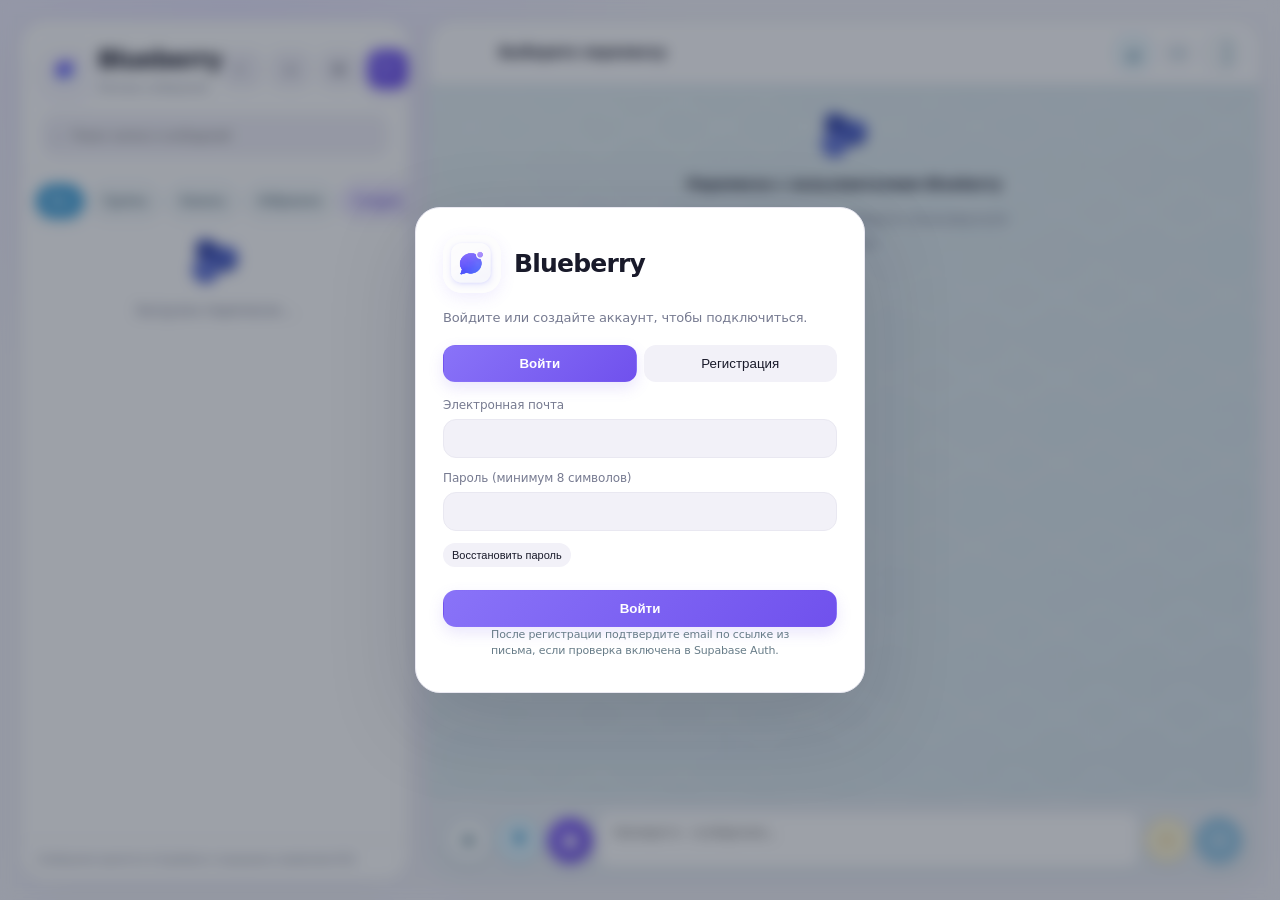
==== commit 48ef7424: "Redesign Blueberry messenger: update online.html" ====
--- a/online.html
+++ b/online.html
@@ -36,7 +36,7 @@
 body.dark .compose .btn{background:#1d3340;border-color:#315266;color:#c4e0ee;box-shadow:none}body.dark .compose .btn:hover{background:#29495a;border-color:#4a89a8;color:#86d2f5}body.dark .compose #voiceBtn{background:#143d51;border-color:#287da4;color:#7ed3f7}body.dark .compose #videoNoteBtn{background:linear-gradient(135deg,#8f6fff,#6848e2);border-color:#8b70f4;color:#fff}body.dark .compose #emoji{background:#44371b;border-color:#7a6024;color:#f0cd62}body.dark .compose .btn.primary{border-color:#4aaee0;box-shadow:0 3px 9px #0005}body.dark .top .btn{background:#1c303c;border-color:#31505f;color:#b6d8e7}body.dark .top #favorite{background:#173846;border-color:#28627a}
 @media(max-width:850px){.compose .btn{width:42px;height:42px;font-size:16px}.compose #videoNoteBtn{display:grid;width:42px;height:42px}.compose .btn.primary{width:44px;height:44px}.top .btn{width:34px;height:34px;padding:0}.top #favorite{display:grid;place-items:center}}
 </style>
-</head><body><div class="shell" id="shell"><aside class="side"><div class="head"><div class="brand"><div class="brand-title"><div class="logo-slot" role="img" aria-label="Логотип Blueberry"></div><div><b>Blueberry</b><small id="who">Личные сообщения</small></div></div><div class="toolbar"><button class="btn" id="theme" title="Тема">☾</button><button class="btn" id="profileBtn" title="Профиль">☺</button><button class="btn" id="settingsBtn" title="Настройки">⚙</button><button class="btn primary" id="add" title="Найти пользователя">＋</button></div></div><label class="search">⌕ <input id="search" placeholder="Поиск чатов и сообщений"></label></div><div class="sections" id="sections"><button class="on" data-section="all">Все</button><button data-section="group">Группы</button><button data-section="channel">Каналы</button><button data-section="favorites">Избранное</button><button id="newRoom">Создать</button></div><div class="list" id="people"><div class="empty"><div class="berry">🫐</div>Загрузка переписок…</div></div><div class="bottom-note">Сообщения хранятся в Supabase и защищены правилами RLS</div><nav class="mobile-nav" aria-label="Основная навигация"><button type="button" class="active" data-mobile="chats"><span>●</span>Чаты</button><button type="button" data-mobile="groups"><span>◉</span>Группы</button><button type="button" data-mobile="users"><span>◎</span>Пользователи</button><button type="button" data-mobile="settings"><span>⚙</span>Настройки</button></nav></aside><main class="chat"><header class="top"><button class="btn mobile-back" id="back">‹</button><img class="avatar" id="peerAvatar" alt="" src="" style="visibility:hidden"><strong id="peerName">Выберите переписку</strong><span class="status" id="peerStatus"></span><button class="btn tiny" id="favorite" title="В избранное">♡</button><button class="btn tiny" id="joinRoom" hidden>Вступить</button><button class="btn tiny" id="roomInfo">•••</button><button class="btn tiny" id="signout">Выйти</button></header><section class="msgs" id="msgs"><div class="empty"><div class="berry">🫐</div><b>Переписка с пользователями Blueberry</b><p>Зарегистрируйтесь и найдите пользователя по имени.</p></div></section><div class="compose-wrap"><div class="replybar" id="replybar"><span id="replytext"></span><button class="btn tiny" id="cancelReply">×</button></div><div class="note" id="fileInfo"></div><form class="compose" id="sendForm"><input class="hide" id="filePick" type="file"><button class="btn" type="button" id="fileBtn" title="Прикрепить файл">＋</button><button class="btn" type="button" id="voiceBtn" title="Записать голосовое сообщение">🎙</button><button class="btn" type="button" id="videoNoteBtn" title="Записать видеосообщение">◉</button><textarea id="body" maxlength="10000" placeholder="Напишите сообщение…" disabled></textarea><button class="btn" type="button" id="emoji">☺</button><button class="btn primary" id="send" disabled>➤</button></form></div></main></div>
+<link rel="stylesheet" href="refresh.css"></head><body><div class="shell" id="shell"><aside class="side"><div class="head"><div class="brand"><div class="brand-title"><div class="logo-slot" role="img" aria-label="Логотип Blueberry"></div><div><b>Blueberry</b><small id="who">Личные сообщения</small></div></div><div class="toolbar"><button class="btn" id="theme" title="Тема">☾</button><button class="btn" id="profileBtn" title="Профиль">☺</button><button class="btn" id="settingsBtn" title="Настройки">⚙</button><button class="btn primary" id="add" title="Найти пользователя">＋</button></div></div><label class="search">⌕ <input id="search" placeholder="Поиск чатов и сообщений"></label></div><div class="sections" id="sections"><button class="on" data-section="all">Все</button><button data-section="group">Группы</button><button data-section="channel">Каналы</button><button data-section="favorites">Избранное</button><button id="newRoom">Создать</button></div><div class="list" id="people"><div class="empty"><div class="berry">🫐</div>Загрузка переписок…</div></div><div class="bottom-note">Сообщения хранятся в Supabase и защищены правилами RLS</div><nav class="mobile-nav" aria-label="Основная навигация"><button type="button" class="active" data-mobile="chats"><span>●</span>Чаты</button><button type="button" data-mobile="groups"><span>◉</span>Группы</button><button type="button" data-mobile="users"><span>◎</span>Пользователи</button><button type="button" data-mobile="settings"><span>⚙</span>Настройки</button></nav></aside><main class="chat"><header class="top"><button class="btn mobile-back" id="back">‹</button><img class="avatar" id="peerAvatar" alt="" src="" style="visibility:hidden"><strong id="peerName">Выберите переписку</strong><span class="status" id="peerStatus"></span><button class="btn tiny" id="favorite" title="В избранное">♡</button><button class="btn tiny" id="joinRoom" hidden>Вступить</button><button class="btn tiny" id="roomInfo">•••</button><button class="btn tiny" id="signout">Выйти</button></header><section class="msgs" id="msgs"><div class="empty"><div class="berry">🫐</div><b>Переписка с пользователями Blueberry</b><p>Зарегистрируйтесь и найдите пользователя по имени.</p></div></section><div class="compose-wrap"><div class="replybar" id="replybar"><span id="replytext"></span><button class="btn tiny" id="cancelReply">×</button></div><div class="note" id="fileInfo"></div><form class="compose" id="sendForm"><input class="hide" id="filePick" type="file"><button class="btn" type="button" id="fileBtn" title="Прикрепить файл">＋</button><button class="btn" type="button" id="voiceBtn" title="Записать голосовое сообщение">🎙</button><button class="btn" type="button" id="videoNoteBtn" title="Записать видеосообщение">◉</button><textarea id="body" maxlength="10000" placeholder="Напишите сообщение…" disabled></textarea><button class="btn" type="button" id="emoji">☺</button><button class="btn primary" id="send" disabled>➤</button></form></div></main></div>
 <div class="overlay show" id="auth"><form class="modal" id="authForm"><div class="auth-brand"><div class="logo-slot" role="img" aria-label="Логотип Blueberry"></div><h2>Blueberry</h2></div><p>Войдите или создайте аккаунт, чтобы подключиться.</p><div class="tabs"><button type="button" class="btn primary" id="loginTab">Войти</button><button type="button" class="btn" id="signupTab">Регистрация</button></div><div class="field hide" id="nameWrap"><label>Имя для показа</label><input id="name" autocomplete="name" placeholder="Ваше имя"></div><div class="field hide" id="usernameWrap"><label>Имя пользователя (3–24 символа)</label><input id="username" autocomplete="username" placeholder="blueberry_user" pattern="[A-Za-z0-9_]{3,24}"></div><div class="field"><label>Электронная почта</label><input id="email" type="email" autocomplete="email" required></div><div class="field"><label>Пароль (минимум 8 символов)</label><input id="password" type="password" autocomplete="current-password" minlength="8" required></div><button type="button" class="btn tiny" id="forgot">Восстановить пароль</button><div class="alert" id="authError"></div><button class="btn primary" style="width:100%;margin-top:7px" id="authSubmit">Войти</button><div class="note">После регистрации подтвердите email по ссылке из письма, если проверка включена в Supabase Auth.</div></form></div>
 <div class="overlay" id="find"><form class="modal" id="findForm"><h2>Найти пользователя</h2><p>Введите его уникальное имя пользователя.</p><div class="field"><label>Username</label><input id="findName" placeholder="blueberry_user" autocomplete="off"></div><div class="alert" id="findError"></div><div id="findResult"></div><div class="toolbar" style="justify-content:flex-end;margin-top:14px"><button type="button" class="btn" id="findClose">Закрыть</button><button class="btn primary">Поиск</button></div></form></div>
 <div class="overlay" id="roomModal"><form class="modal" id="roomForm"><h2>Создать пространство</h2><p>Создайте группу для общения или канал для публикаций.</p><div class="field"><label>Название</label><input id="roomTitle" maxlength="120" required placeholder="Например, Идеи и планы"></div><div class="field"><label>Описание</label><textarea id="roomDescription" maxlength="500"></textarea></div><div class="field"><label>Тип</label><select id="roomKind"><option value="group">Группа — участники могут писать</option><option value="channel">Канал — писать могут администраторы</option></select></div><div class="field"><label>Доступ</label><select id="roomPublic"><option value="false">Приватное пространство</option><option value="true">Публичное — пользователи могут найти и вступить</option></select></div><div class="field"><label>Добавить по username (через запятую, необязательно)</label><input id="roomUsers" placeholder="user_one, user_two"></div><div class="alert" id="roomError"></div><div class="toolbar" style="justify-content:flex-end"><button type="button" class="btn" id="roomCancel">Отмена</button><button class="btn primary">Создать</button></div></form></div>
@@ -65,9 +65,24 @@
 $('#newRoom').onclick=()=>{if(!me){modal('auth');return}$('#roomError').textContent='';modal('roomModal')};$('#roomCancel').onclick=()=>modal('roomModal',false);$('#roomForm').onsubmit=async e=>{e.preventDefault();$('#roomError').textContent='';let title=$('#roomTitle').value.trim();if(!title)return;let {data:created,error}=await sb.from('rooms').insert({kind:$('#roomKind').value,title,description:$('#roomDescription').value.trim(),is_public:$('#roomPublic').value==='true',created_by:me.id}).select().single();if(error){$('#roomError').textContent=error.message;return}let names=$('#roomUsers').value.split(',').map(s=>s.trim().replace(/^@/,'').toLowerCase()).filter(Boolean);if(names.length){let found=await sb.from('profiles').select('id,username').in('username',names);if(found.error){toast(found.error.message)}else if(found.data.length){let add=await sb.from('room_members').insert(found.data.map(p=>({room_id:created.id,user_id:p.id,role:'member'})));if(add.error)toast('Пространство создано; не все участники добавлены: '+add.error.message);else if(found.data.length<names.length)toast('Часть username не найдена.')}}modal('roomModal',false);await refreshList();let fresh=rooms.find(x=>x.id===created.id)||created;openRoom(fresh)};
 $('#joinRoom').onclick=async()=>{if(!room)return;let {error}=await sb.from('room_members').insert({room_id:room.id,user_id:me.id,role:'member'});if(error){toast(error.message);return}await refreshList();await openRoom(room);toast('Вы вступили в пространство')};$('#favorite').onclick=()=>{let id=activeId();if(!id)return;let list=favorites();list=list.includes(id)?list.filter(x=>x!==id):[...list,id];localStorage.setItem(favKey(),JSON.stringify(list));$('#favorite').textContent=list.includes(id)?'♥':'♡';refreshList()};$('#roomInfo').onclick=()=>{if(room)toast(`${room.kind==='group'?'Группа':'Канал'} · ${room.is_public?'публичное пространство':'приватное пространство'}`);else if(peer)toast('@'+peer.username+(peer.bio?' · '+peer.bio:''))};
 $('#sections').querySelectorAll('[data-section]').forEach(b=>b.onclick=()=>{section=b.dataset.section;$('#sections').querySelectorAll('[data-section]').forEach(x=>x.classList.toggle('on',x===b));refreshList()});$('#search').oninput=e=>{searchText=e.target.value.trim().toLowerCase();refreshList();if(activeId())renderMessages()};$('#theme').onclick=()=>setTheme(!document.body.classList.contains('dark'));$('#themeSwitch').onclick=()=>setTheme(!document.body.classList.contains('dark'));$('#settingsBtn').onclick=()=>modal('settingsModal');$('#profileBtn').onclick=async()=>{let {data,error}=await sb.from('profiles').select('id,username,display_name,avatar_url,bio').eq('id',me.id).maybeSingle();if(error){toast(error.message);return}let p=data||{username:me.user_metadata.username||'',display_name:me.user_metadata.display_name||'',bio:''};$('#profileName').value=p.display_name||'';$('#profileUsername').value=p.username||'';$('#profileBio').value=p.bio||'';$('#profileAvatarUrl').value=p.avatar_url||'';$('#profileHandle').textContent='@'+p.username;modal('profileModal')};$('#profileForm').onsubmit=async e=>{e.preventDefault();$('#profileError').textContent='';let username=$('#profileUsername').value.trim().toLowerCase();if(!/^[a-z0-9_]{3,24}$/.test(username)){ $('#profileError').textContent='Username: латиница, цифры и _, от 3 до 24 символов.';return}try{let avatar=$('#profileAvatarUrl').value.trim()||null,file=$('#profileAvatarFile').files[0];if(file){if(file.size>2097152||!['image/png','image/jpeg','image/webp','image/gif'].includes(file.type)){$('#profileError').textContent='Выберите PNG, JPEG, WebP или GIF до 2 МБ.';return}let ext={'image/png':'png','image/jpeg':'jpg','image/webp':'webp','image/gif':'gif'}[file.type],path=`${me.id}/${crypto.randomUUID()}.${ext}`;let up=await sb.storage.from('blueberry-avatars').upload(path,file,{upsert:false,cacheControl:'3600',contentType:file.type});if(up.error){$('#profileError').textContent=up.error.message;return}avatar=sb.storage.from('blueberry-avatars').getPublicUrl(path).data.publicUrl}let {error}=await sb.from('profiles').update({username,display_name:$('#profileName').value.trim(),bio:$('#profileBio').value.trim(),avatar_url:avatar}).eq('id',me.id);if(error){$('#profileError').textContent=error.message;return}me.user_metadata.username=username;$('#who').textContent='@'+username;modal('profileModal',false);toast('Профиль обновлён');refreshList()}catch(err){$('#profileError').textContent=err?.message||'Не удалось обновить профиль.'}};document.querySelectorAll('[data-close]').forEach(b=>b.onclick=()=>modal(b.dataset.close,false));$('#back').onclick=()=>$('#shell').classList.remove('inchat');document.querySelectorAll('.overlay').forEach(o=>o.onclick=e=>{if(e.target===o)o.classList.remove('show')});document.addEventListener('keydown',e=>{if(e.key==='Escape')document.querySelectorAll('.overlay.show').forEach(o=>o.classList.remove('show'))}); document.querySelectorAll('[data-mobile]').forEach(b=>b.onclick=()=>{document.querySelectorAll('[data-mobile]').forEach(x=>x.classList.toggle('active',x===b));let action=b.dataset.mobile;if(action==='chats'){section='all';$('#sections').querySelectorAll('[data-section]').forEach(x=>x.classList.toggle('on',x.dataset.section==='all'));$('#shell').classList.remove('inchat');refreshList()}else if(action==='groups'){section='group';$('#sections').querySelectorAll('[data-section]').forEach(x=>x.classList.toggle('on',x.dataset.section==='group'));$('#shell').classList.remove('inchat');refreshList()}else if(action==='users'){modal('find');$('#findError').textContent='';$('#findResult').innerHTML=''}else modal('settingsModal')});if(localStorage.getItem('bb-theme')==='dark')setTheme(true);loadMe();
-</script></body></html>
+// Telegram-like mobile composer behavior: keep the input anchored above the keyboard.
+(()=>{
+  const root=document.documentElement, shell=document.querySelector('#shell'), input=document.querySelector('#body'), send=document.querySelector('#send'), msgs=document.querySelector('#msgs');
+  const mobile=()=>window.matchMedia('(max-width:850px)').matches;
+  const syncViewport=()=>{const h=window.visualViewport?.height||window.innerHeight;root.style.setProperty('--app-height',`${Math.round(h)}px`);if(mobile()&&document.activeElement===input){requestAnimationFrame(()=>{msgs?.scrollTo({top:msgs.scrollHeight,behavior:'auto'});});}};
+  const keepInput=()=>{if(!mobile()||!input||input.disabled)return;requestAnimationFrame(()=>{input.focus({preventScroll:true});syncViewport();});};
+  window.visualViewport?.addEventListener('resize',syncViewport,{passive:true});
+  window.visualViewport?.addEventListener('scroll',syncViewport,{passive:true});
+  window.addEventListener('resize',syncViewport,{passive:true});
+  input?.addEventListener('focus',()=>{syncViewport();setTimeout(syncViewport,120);});
+  document.querySelector('#sendForm')?.addEventListener('submit',()=>{if(mobile())setTimeout(keepInput,80);},true);
+  send?.addEventListener('click',()=>{if(mobile())setTimeout(keepInput,80);});
+  syncViewport();
+})();</script></body></html>
 
 
 
 
 
+
+
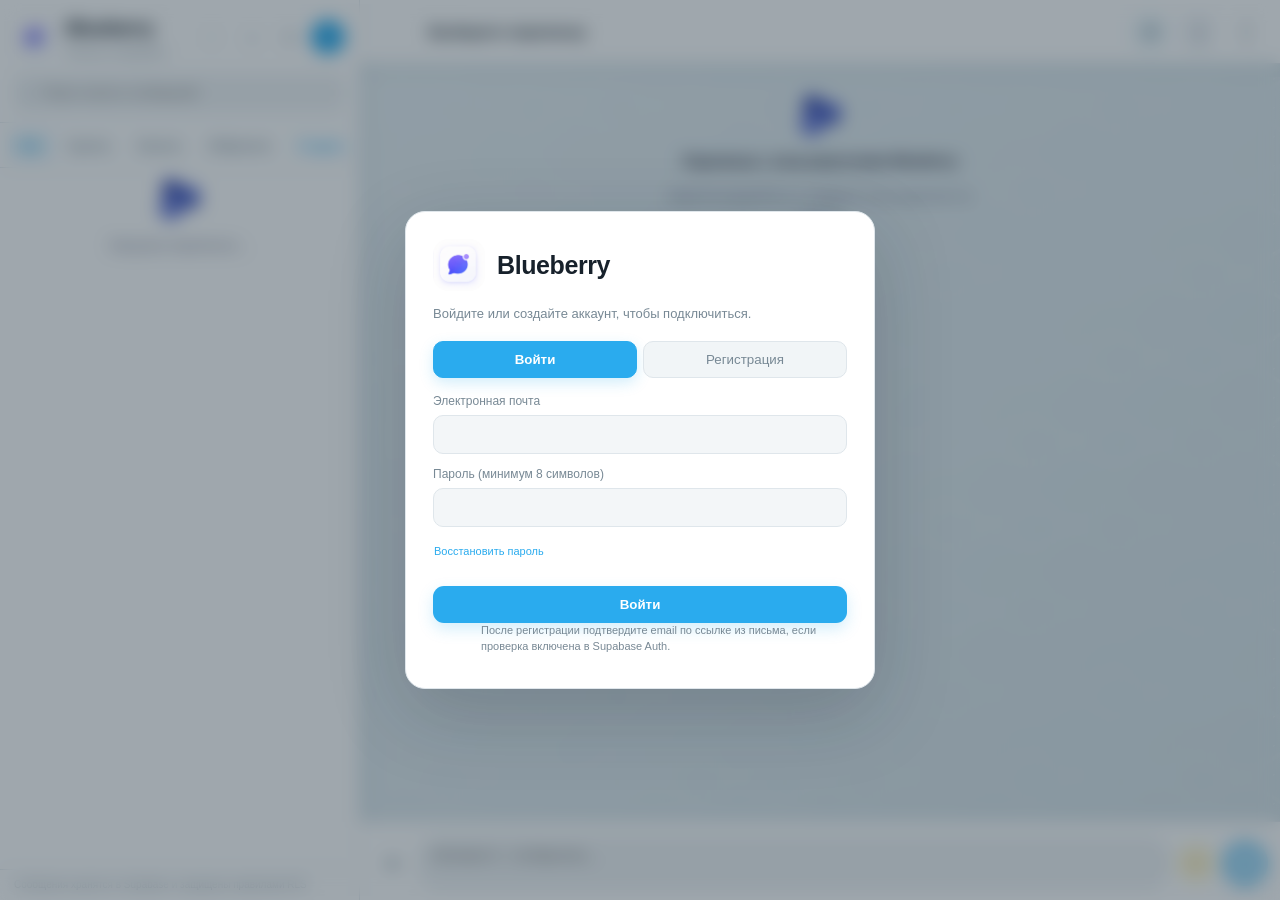
==== commit 48d7a91f: "Publish checked Blueberry messenger" ====
--- a/online.html
+++ b/online.html
@@ -15,7 +15,7 @@
 .bubble{padding:12px 15px;border-radius:18px 18px 18px 6px;background:var(--soft);box-shadow:0 3px 12px #20204408;margin:13px 0}.bubble.mine{border-radius:18px 18px 6px 18px;background:linear-gradient(135deg,#8d78fa,#7054ed);box-shadow:0 5px 15px #7459ee22}.bubble .quote{border-radius:3px 9px 9px 3px}.meta{font-size:10px}.msgtools{opacity:.72}.compose-wrap{padding:13px 20px 17px;background:var(--panel);border-top:1px solid var(--line)}.compose{gap:7px;align-items:center}.compose textarea{min-width:0;min-height:46px;border:1px solid transparent;border-radius:999px;padding:12px 17px;background:var(--soft)}.compose textarea:focus{border-color:#b7aafa;background:var(--panel);box-shadow:0 0 0 3px #8a72f51a}.compose .btn{flex:none;border-radius:50%;width:42px;height:42px;padding:0;display:grid;place-items:center}
 .modal{border:1px solid var(--line);border-radius:25px;padding:27px;box-shadow:0 28px 90px #17132c25}.overlay{backdrop-filter:blur(7px)}.field input,.field textarea,.field select{border-radius:13px}.field input:focus,.field textarea:focus,.field select:focus{border-color:#a793ff;box-shadow:0 0 0 3px #8a72f51a}.tabs button{border-radius:12px}.toast{border-radius:14px;box-shadow:0 9px 28px #15142a2c}
 .mobile-nav{display:none}
-@media(max-width:850px){.shell{padding:0;max-width:none}.side,.chat{border:0;border-radius:0}.side{padding-bottom:76px}.head{padding:17px 17px 10px}.brand{margin-bottom:15px}.logo-slot{width:43px;height:43px;border-radius:14px}.sections{padding:10px 13px 6px}.list{padding:5px 10px 15px}.person{min-height:78px;padding:12px 10px}.chat{padding-bottom:0}.top{min-height:70px;padding:0 13px}.msgs{padding:18px 13px}.compose-wrap{padding:9px 10px calc(10px + env(safe-area-inset-bottom))}.compose{gap:4px}.compose .btn{width:38px;height:38px}.compose textarea{font-size:14px;padding:10px 14px}.bubble{max-width:88%;padding:10px 13px}.mobile-nav{position:fixed;z-index:8;left:0;right:0;bottom:0;display:grid;grid-template-columns:repeat(4,1fr);padding:8px 8px calc(8px + env(safe-area-inset-bottom));border-top:1px solid var(--line);background:color-mix(in srgb,var(--panel) 92%,transparent);backdrop-filter:blur(18px)}.mobile-nav button{display:flex;flex-direction:column;align-items:center;gap:3px;border:0;background:none;color:var(--muted);font:inherit;font-size:11px;padding:4px}.mobile-nav button span{font-size:19px}.mobile-nav button.active{color:var(--blue);font-weight:650}.shell.inchat .mobile-nav{display:none}.bottom-note{display:none}#videoNoteBtn{display:none}}
+@media(max-width:850px){.shell{padding:0;max-width:none}.side,.chat{border:0;border-radius:0}.side{padding-bottom:76px}.head{padding:17px 17px 10px}.brand{margin-bottom:15px}.logo-slot{width:43px;height:43px;border-radius:14px}.sections{padding:10px 13px 6px}.list{padding:5px 10px 15px}.person{min-height:78px;padding:12px 10px}.chat{padding-bottom:0}.top{min-height:70px;padding:0 13px}.msgs{padding:18px 13px}.compose-wrap{padding:9px 10px calc(10px + env(safe-area-inset-bottom))}.compose{gap:4px}.compose .btn{width:38px;height:38px}.compose textarea{font-size:14px;padding:10px 14px}.bubble{max-width:88%;padding:10px 13px}.mobile-nav{position:fixed;z-index:8;left:0;right:0;bottom:0;display:grid;grid-template-columns:repeat(4,1fr);padding:8px 8px calc(8px + env(safe-area-inset-bottom));border-top:1px solid var(--line);background:color-mix(in srgb,var(--panel) 92%,transparent);backdrop-filter:blur(18px)}.mobile-nav button{display:flex;flex-direction:column;align-items:center;gap:3px;border:0;background:none;color:var(--muted);font:inherit;font-size:11px;padding:4px}.mobile-nav button span{font-size:19px}.mobile-nav button.active{color:var(--blue);font-weight:650}.shell.inchat .mobile-nav{display:none}.bottom-note{display:none}}
 /* Chat refresh: compact familiar messenger layout */
 .chat{background:#e8edf2;border-color:#dce3ea}
 .top{min-height:64px;padding:0 18px;background:rgba(255,255,255,.94);border-bottom:1px solid #dce4ec;backdrop-filter:blur(18px)}
@@ -25,23 +25,22 @@
 .msgs>*{position:relative}.bubble{max-width:min(76%,560px);padding:7px 10px 6px;margin:3px 0;background:#fff;border-radius:10px 10px 10px 2px;box-shadow:0 1px 1px #35434a26;color:#18212b;font-size:14px;line-height:1.38}.bubble.mine{background:#d9fdd3;color:#17231b;border-radius:10px 10px 2px 10px;box-shadow:0 1px 1px #35434a20}.bubble .quote{margin:1px 0 5px;padding-left:7px;border-left:3px solid #45a7e6;color:#4386b1}.bubble.mine .quote{color:#419368;border-color:#56b77b}.meta{float:right;margin:4px 0 0 10px;color:#6f7f89;opacity:1;font-size:10px}.bubble.mine .meta{color:#5e9273}.msgtools{clear:both;margin-top:4px;opacity:0;transition:opacity .15s}.bubble:hover .msgtools{opacity:.85}.msgtools .btn{padding:3px 6px;border-radius:6px;background:#edf3f5;color:#557080}.bubble.mine .msgtools .btn{background:#c7f1c2}.replybar{margin:0 0 7px;padding:8px 11px;border-radius:8px;background:#fff;border-left:3px solid #42a5df;color:#6d7c88}.compose-wrap{padding:9px 17px 12px;background:#e8edf2;border:0}.compose{gap:7px}.compose textarea{min-height:43px;padding:11px 15px;border:0;border-radius:10px;background:#fff;box-shadow:0 1px 2px #34434d17;font-size:14px}.compose textarea:focus{border:0;box-shadow:0 0 0 2px #4aa8e42b}.compose .btn{width:40px;height:40px;border-radius:50%;background:transparent;color:#667786}.compose .btn:hover{background:#d6e1e7;color:#439bd7;transform:none}.compose .btn.primary{background:#47a5dc;color:#fff;box-shadow:none}.compose .btn.primary:hover{background:#3a9bd3}.note{margin:0 0 6px 48px;color:#677c88}
 body.dark .chat{background:#0f1b24;border-color:#243642}body.dark .top{background:rgba(24,36,47,.94);border-color:#263b49}.top .status{color:#6bb6e5}body.dark .top .btn{color:#b6c7d4}body.dark .top .btn:hover{background:#253b4b;color:#69bbe8}body.dark .msgs{background-color:#0b1720;background-image:radial-gradient(#1c3543b8 1px,transparent 1.5px),radial-gradient(#162c38a8 1px,transparent 1.5px),linear-gradient(135deg,#0e202b,#0a1720)}body.dark .msgs:before{opacity:.09}body.dark .bubble{background:#1f2d39;color:#f2f7fa;box-shadow:0 1px 1px #0005}body.dark .bubble.mine{background:#2b5949;color:#f2fff5}body.dark .bubble .quote{color:#76bee9;border-color:#63b5e7}body.dark .bubble.mine .quote{color:#8adbb2;border-color:#7ad2a5}body.dark .meta{color:#a7bac5}body.dark .bubble.mine .meta{color:#a5d1b8}body.dark .compose-wrap{background:#0f1b24}body.dark .compose textarea{background:#1b2a35;color:#edf5f8;box-shadow:none}body.dark .compose .btn{color:#b6c7d4}body.dark .compose .btn:hover{background:#233844;color:#70c2ec}body.dark .compose .btn.primary{background:#399bd1}body.dark .replybar{background:#1b2a35;color:#b4c3cd}
 @media(max-width:850px){.top{min-height:59px;padding:0 8px}.top .avatar{width:36px;height:36px}.top .status{padding-left:45px;transform:translateY(11px)}.msgs{padding:13px 10px}.bubble{max-width:86%;font-size:14px}.compose-wrap{padding:7px 7px calc(8px + env(safe-area-inset-bottom))}.compose textarea{border-radius:22px}.compose .btn{width:37px;height:37px}.top #roomInfo{display:none}.top #signout{display:none}}
-/* Stronger chat controls and video-note button */
-.compose #videoNoteBtn{display:grid!important}
+/* Stronger chat controls */
 .bubble video{border-radius:12px!important;max-width:min(360px,72vw)!important;max-height:420px!important;object-fit:contain!important;background:#10141a}
 .sections button{border:1px solid #c8d9e3;background:#f8fbfc;color:#526b7a;font-weight:600;box-shadow:0 1px 2px #39526010}.sections button:hover{border-color:#80c6e8;background:#e9f6fc;color:#2687bc}.sections button.on{border-color:#5aaee0;background:#47a5dc;color:#fff;box-shadow:0 3px 8px #3999ce42}.sections #newRoom{border-color:#b7a3fb;background:#f1edff;color:#684bd7}.sections #newRoom:hover{border-color:#8064ea;background:#e8e0ff;color:#5434ca}body.dark .sections button{border-color:#385565;background:#1a2d38;color:#b9d0dc;box-shadow:none}body.dark .sections button:hover{border-color:#5194b4;background:#223d4b;color:#8dd9fb}body.dark .sections button.on{border-color:#53b2e6;background:#277fb0;color:#fff}body.dark .sections #newRoom{border-color:#6652b0;background:#29243f;color:#c5b8ff}
 .compose .btn{width:44px;height:44px;border:1px solid #bdd0db;background:#f8fbfc;color:#356376;font-size:17px;font-weight:700;box-shadow:0 2px 5px #35515d1a}
 .compose .btn:hover{background:#e9f5fa;border-color:#85c9eb;color:#147db6;box-shadow:0 3px 8px #287fa92b}
-.compose #fileBtn{font-size:24px;line-height:1}.compose #voiceBtn{background:#e0f5ff;border-color:#94d6f5;color:#1387c6}.compose #videoNoteBtn{background:linear-gradient(135deg,#8f6fff,#6848e2);border-color:#6848e2;color:#fff;font-size:19px;box-shadow:0 4px 10px #6a4ee05c}.compose #videoNoteBtn:hover{background:linear-gradient(135deg,#9c80ff,#7554ec);color:#fff;transform:translateY(-1px)}.compose #emoji{background:#fff8d9;border-color:#f0d88b;color:#b97b00}.compose .btn.primary{width:46px;height:46px;border-color:#3692c6;box-shadow:0 4px 10px #2f91c85c;font-size:18px}
+.compose #fileBtn{font-size:24px;line-height:1}.compose #emoji{background:#fff8d9;border-color:#f0d88b;color:#b97b00}.compose .btn.primary{width:46px;height:46px;border-color:#3692c6;box-shadow:0 4px 10px #2f91c85c;font-size:18px}
 .top .btn{border:1px solid #cfdee6;background:#f7fafb;color:#36718e;font-weight:700}.top .btn:hover{border-color:#a6d4e9;background:#e7f5fb}.top #favorite{background:#eff9fd;border-color:#acd9ed}.top #roomInfo{background:#f5f7fa;border-color:#d8e0e5}
-body.dark .compose .btn{background:#1d3340;border-color:#315266;color:#c4e0ee;box-shadow:none}body.dark .compose .btn:hover{background:#29495a;border-color:#4a89a8;color:#86d2f5}body.dark .compose #voiceBtn{background:#143d51;border-color:#287da4;color:#7ed3f7}body.dark .compose #videoNoteBtn{background:linear-gradient(135deg,#8f6fff,#6848e2);border-color:#8b70f4;color:#fff}body.dark .compose #emoji{background:#44371b;border-color:#7a6024;color:#f0cd62}body.dark .compose .btn.primary{border-color:#4aaee0;box-shadow:0 3px 9px #0005}body.dark .top .btn{background:#1c303c;border-color:#31505f;color:#b6d8e7}body.dark .top #favorite{background:#173846;border-color:#28627a}
-@media(max-width:850px){.compose .btn{width:42px;height:42px;font-size:16px}.compose #videoNoteBtn{display:grid;width:42px;height:42px}.compose .btn.primary{width:44px;height:44px}.top .btn{width:34px;height:34px;padding:0}.top #favorite{display:grid;place-items:center}}
+body.dark .compose .btn{background:#1d3340;border-color:#315266;color:#c4e0ee;box-shadow:none}body.dark .compose .btn:hover{background:#29495a;border-color:#4a89a8;color:#86d2f5}body.dark .compose #emoji{background:#44371b;border-color:#7a6024;color:#f0cd62}body.dark .compose .btn.primary{border-color:#4aaee0;box-shadow:0 3px 9px #0005}body.dark .top .btn{background:#1c303c;border-color:#31505f;color:#b6d8e7}body.dark .top #favorite{background:#173846;border-color:#28627a}
+@media(max-width:850px){.compose .btn{width:42px;height:42px;font-size:16px}.compose .btn.primary{width:44px;height:44px}.top .btn{width:34px;height:34px;padding:0}.top #favorite{display:grid;place-items:center}}
 </style>
-<link rel="stylesheet" href="refresh.css"></head><body><div class="shell" id="shell"><aside class="side"><div class="head"><div class="brand"><div class="brand-title"><div class="logo-slot" role="img" aria-label="Логотип Blueberry"></div><div><b>Blueberry</b><small id="who">Личные сообщения</small></div></div><div class="toolbar"><button class="btn" id="theme" title="Тема">☾</button><button class="btn" id="profileBtn" title="Профиль">☺</button><button class="btn" id="settingsBtn" title="Настройки">⚙</button><button class="btn primary" id="add" title="Найти пользователя">＋</button></div></div><label class="search">⌕ <input id="search" placeholder="Поиск чатов и сообщений"></label></div><div class="sections" id="sections"><button class="on" data-section="all">Все</button><button data-section="group">Группы</button><button data-section="channel">Каналы</button><button data-section="favorites">Избранное</button><button id="newRoom">Создать</button></div><div class="list" id="people"><div class="empty"><div class="berry">🫐</div>Загрузка переписок…</div></div><div class="bottom-note">Сообщения хранятся в Supabase и защищены правилами RLS</div><nav class="mobile-nav" aria-label="Основная навигация"><button type="button" class="active" data-mobile="chats"><span>●</span>Чаты</button><button type="button" data-mobile="groups"><span>◉</span>Группы</button><button type="button" data-mobile="users"><span>◎</span>Пользователи</button><button type="button" data-mobile="settings"><span>⚙</span>Настройки</button></nav></aside><main class="chat"><header class="top"><button class="btn mobile-back" id="back">‹</button><img class="avatar" id="peerAvatar" alt="" src="" style="visibility:hidden"><strong id="peerName">Выберите переписку</strong><span class="status" id="peerStatus"></span><button class="btn tiny" id="favorite" title="В избранное">♡</button><button class="btn tiny" id="joinRoom" hidden>Вступить</button><button class="btn tiny" id="roomInfo">•••</button><button class="btn tiny" id="signout">Выйти</button></header><section class="msgs" id="msgs"><div class="empty"><div class="berry">🫐</div><b>Переписка с пользователями Blueberry</b><p>Зарегистрируйтесь и найдите пользователя по имени.</p></div></section><div class="compose-wrap"><div class="replybar" id="replybar"><span id="replytext"></span><button class="btn tiny" id="cancelReply">×</button></div><div class="note" id="fileInfo"></div><form class="compose" id="sendForm"><input class="hide" id="filePick" type="file"><button class="btn" type="button" id="fileBtn" title="Прикрепить файл">＋</button><button class="btn" type="button" id="voiceBtn" title="Записать голосовое сообщение">🎙</button><button class="btn" type="button" id="videoNoteBtn" title="Записать видеосообщение">◉</button><textarea id="body" maxlength="10000" placeholder="Напишите сообщение…" disabled></textarea><button class="btn" type="button" id="emoji">☺</button><button class="btn primary" id="send" disabled>➤</button></form></div></main></div>
+<link rel="stylesheet" href="refresh.css"></head><body><div class="shell" id="shell"><aside class="side"><div class="head"><div class="brand"><div class="brand-title"><div class="logo-slot" role="img" aria-label="Логотип Blueberry"></div><div><b>Blueberry</b><small id="who">Личные сообщения</small></div></div><div class="toolbar"><button class="btn" id="theme" title="Тема">☾</button><button class="btn" id="profileBtn" title="Профиль">☺</button><button class="btn" id="settingsBtn" title="Настройки">⚙</button><button class="btn primary" id="add" title="Найти пользователя">＋</button></div></div><label class="search">⌕ <input id="search" placeholder="Поиск чатов и сообщений"></label></div><div class="sections" id="sections"><button class="on" data-section="all">Все</button><button data-section="group">Группы</button><button data-section="channel">Каналы</button><button data-section="favorites">Избранное</button><button id="newRoom">Создать</button></div><div class="list" id="people"><div class="empty"><div class="berry">🫐</div>Загрузка переписок…</div></div><div class="bottom-note">Сообщения хранятся в Supabase и защищены правилами RLS</div><nav class="mobile-nav" aria-label="Основная навигация"><button type="button" class="active" data-mobile="chats"><span>●</span>Чаты</button><button type="button" data-mobile="groups"><span>◉</span>Группы</button><button type="button" data-mobile="users"><span>◎</span>Пользователи</button><button type="button" data-mobile="settings"><span>⚙</span>Настройки</button></nav></aside><main class="chat"><header class="top"><button class="btn mobile-back" id="back">‹</button><img class="avatar" id="peerAvatar" alt="" style="visibility:hidden"><strong id="peerName">Выберите переписку</strong><span class="status" id="peerStatus"></span><button class="btn tiny" id="favorite" title="В избранное">♡</button><button class="btn tiny" id="joinRoom" hidden>Вступить</button><button class="btn tiny" id="roomInfo">•••</button><button class="btn tiny" id="signout">Выйти</button></header><section class="msgs" id="msgs"><div class="empty"><div class="berry">🫐</div><b>Переписка с пользователями Blueberry</b><p>Зарегистрируйтесь и найдите пользователя по имени.</p></div></section><div class="compose-wrap"><div class="replybar" id="replybar"><span id="replytext"></span><button class="btn tiny" id="cancelReply">×</button></div><div class="note" id="fileInfo"></div><div class="emoji-picker" id="emojiPicker" hidden role="dialog" aria-label="Выбор смайлика"><div class="emoji-picker-head"><b>Смайлики</b><button type="button" id="emojiClose" aria-label="Закрыть">×</button></div><div class="emoji-picker-grid"><button type="button" class="emoji-choice" aria-label="😀">😀</button><button type="button" class="emoji-choice" aria-label="😃">😃</button><button type="button" class="emoji-choice" aria-label="😄">😄</button><button type="button" class="emoji-choice" aria-label="😁">😁</button><button type="button" class="emoji-choice" aria-label="😆">😆</button><button type="button" class="emoji-choice" aria-label="😅">😅</button><button type="button" class="emoji-choice" aria-label="😂">😂</button><button type="button" class="emoji-choice" aria-label="🙂">🙂</button><button type="button" class="emoji-choice" aria-label="😉">😉</button><button type="button" class="emoji-choice" aria-label="😊">😊</button><button type="button" class="emoji-choice" aria-label="😍">😍</button><button type="button" class="emoji-choice" aria-label="🥰">🥰</button><button type="button" class="emoji-choice" aria-label="😘">😘</button><button type="button" class="emoji-choice" aria-label="😎">😎</button><button type="button" class="emoji-choice" aria-label="🤔">🤔</button><button type="button" class="emoji-choice" aria-label="😴">😴</button><button type="button" class="emoji-choice" aria-label="😭">😭</button><button type="button" class="emoji-choice" aria-label="😡">😡</button><button type="button" class="emoji-choice" aria-label="🤯">🤯</button><button type="button" class="emoji-choice" aria-label="🥳">🥳</button><button type="button" class="emoji-choice" aria-label="👍">👍</button><button type="button" class="emoji-choice" aria-label="👎">👎</button><button type="button" class="emoji-choice" aria-label="👏">👏</button><button type="button" class="emoji-choice" aria-label="🙏">🙏</button><button type="button" class="emoji-choice" aria-label="💪">💪</button><button type="button" class="emoji-choice" aria-label="🤝">🤝</button><button type="button" class="emoji-choice" aria-label="❤️">❤️</button><button type="button" class="emoji-choice" aria-label="🧡">🧡</button><button type="button" class="emoji-choice" aria-label="💛">💛</button><button type="button" class="emoji-choice" aria-label="💚">💚</button><button type="button" class="emoji-choice" aria-label="💙">💙</button><button type="button" class="emoji-choice" aria-label="💜">💜</button><button type="button" class="emoji-choice" aria-label="✨">✨</button><button type="button" class="emoji-choice" aria-label="🔥">🔥</button><button type="button" class="emoji-choice" aria-label="🎉">🎉</button><button type="button" class="emoji-choice" aria-label="🌸">🌸</button><button type="button" class="emoji-choice" aria-label="🌈">🌈</button><button type="button" class="emoji-choice" aria-label="🫐">🫐</button><button type="button" class="emoji-choice" aria-label="🐞">🐞</button><button type="button" class="emoji-choice" aria-label="🪲">🪲</button><button type="button" class="emoji-choice" aria-label="🐛">🐛</button><button type="button" class="emoji-choice" aria-label="🦋">🦋</button><button type="button" class="emoji-choice" aria-label="🐝">🐝</button><button type="button" class="emoji-choice" aria-label="🐢">🐢</button><button type="button" class="emoji-choice" aria-label="🐸">🐸</button><button type="button" class="emoji-choice" aria-label="🐙">🐙</button><button type="button" class="emoji-choice" aria-label="🦄">🦄</button><button type="button" class="emoji-choice" aria-label="🐈">🐈</button><button type="button" class="emoji-choice" aria-label="🐕">🐕</button><button type="button" class="emoji-choice" aria-label="🦊">🦊</button><button type="button" class="emoji-choice" aria-label="🐼">🐼</button><button type="button" class="emoji-choice" aria-label="🐧">🐧</button></div></div><form class="compose" id="sendForm"><input class="hide" id="filePick" type="file"><button class="btn" type="button" id="fileBtn" title="Прикрепить файл">＋</button><textarea id="body" maxlength="10000" placeholder="Напишите сообщение…" disabled></textarea><button class="btn" type="button" id="emoji">☺</button><button class="btn primary" id="send" disabled>➤</button></form></div></main></div>
 <div class="overlay show" id="auth"><form class="modal" id="authForm"><div class="auth-brand"><div class="logo-slot" role="img" aria-label="Логотип Blueberry"></div><h2>Blueberry</h2></div><p>Войдите или создайте аккаунт, чтобы подключиться.</p><div class="tabs"><button type="button" class="btn primary" id="loginTab">Войти</button><button type="button" class="btn" id="signupTab">Регистрация</button></div><div class="field hide" id="nameWrap"><label>Имя для показа</label><input id="name" autocomplete="name" placeholder="Ваше имя"></div><div class="field hide" id="usernameWrap"><label>Имя пользователя (3–24 символа)</label><input id="username" autocomplete="username" placeholder="blueberry_user" pattern="[A-Za-z0-9_]{3,24}"></div><div class="field"><label>Электронная почта</label><input id="email" type="email" autocomplete="email" required></div><div class="field"><label>Пароль (минимум 8 символов)</label><input id="password" type="password" autocomplete="current-password" minlength="8" required></div><button type="button" class="btn tiny" id="forgot">Восстановить пароль</button><div class="alert" id="authError"></div><button class="btn primary" style="width:100%;margin-top:7px" id="authSubmit">Войти</button><div class="note">После регистрации подтвердите email по ссылке из письма, если проверка включена в Supabase Auth.</div></form></div>
 <div class="overlay" id="find"><form class="modal" id="findForm"><h2>Найти пользователя</h2><p>Введите его уникальное имя пользователя.</p><div class="field"><label>Username</label><input id="findName" placeholder="blueberry_user" autocomplete="off"></div><div class="alert" id="findError"></div><div id="findResult"></div><div class="toolbar" style="justify-content:flex-end;margin-top:14px"><button type="button" class="btn" id="findClose">Закрыть</button><button class="btn primary">Поиск</button></div></form></div>
 <div class="overlay" id="roomModal"><form class="modal" id="roomForm"><h2>Создать пространство</h2><p>Создайте группу для общения или канал для публикаций.</p><div class="field"><label>Название</label><input id="roomTitle" maxlength="120" required placeholder="Например, Идеи и планы"></div><div class="field"><label>Описание</label><textarea id="roomDescription" maxlength="500"></textarea></div><div class="field"><label>Тип</label><select id="roomKind"><option value="group">Группа — участники могут писать</option><option value="channel">Канал — писать могут администраторы</option></select></div><div class="field"><label>Доступ</label><select id="roomPublic"><option value="false">Приватное пространство</option><option value="true">Публичное — пользователи могут найти и вступить</option></select></div><div class="field"><label>Добавить по username (через запятую, необязательно)</label><input id="roomUsers" placeholder="user_one, user_two"></div><div class="alert" id="roomError"></div><div class="toolbar" style="justify-content:flex-end"><button type="button" class="btn" id="roomCancel">Отмена</button><button class="btn primary">Создать</button></div></form></div>
-<div class="overlay" id="profileModal"><form class="modal" id="profileForm"><div class="profile-hero"><div class="avatar" id="profileAvatar">☺</div><h2>Профиль</h2><p id="profileHandle"></p></div><div class="field"><label>Имя</label><input id="profileName" maxlength="60"></div><div class="field"><label>Username</label><input id="profileUsername" pattern="[A-Za-z0-9_]{3,24}" maxlength="24"></div><div class="field"><label>О себе</label><textarea id="profileBio" maxlength="300"></textarea></div><div class="field"><label>Файл аватара (PNG, JPEG, WebP или GIF, до 2 МБ)</label><input id="profileAvatarFile" type="file" accept="image/png,image/jpeg,image/webp,image/gif"></div><div class="field"><label>Или ссылка на аватар</label><input id="profileAvatarUrl" type="url" placeholder="https://…"></div><div class="alert" id="profileError"></div><div class="toolbar" style="justify-content:flex-end"><button type="button" class="btn" data-close="profileModal">Отмена</button><button class="btn primary">Сохранить</button></div></form></div>
-<div class="overlay" id="settingsModal"><div class="modal"><h2>Настройки</h2><p>Внешний вид и безопасность аккаунта</p><div class="setting-row"><span>Тёмная тема</span><button class="switch" id="themeSwitch"></button></div><div class="setting-row"><span>Закрыть аккаунт на этом устройстве</span><button class="btn tiny" id="signout2">Выйти</button></div><div class="note">Пароли и вход защищаются Supabase Auth. Видимость email контролируется Supabase и не показывается в каталоге пользователей.</div><div class="toolbar" style="justify-content:flex-end;margin-top:18px"><button class="btn primary" data-close="settingsModal">Готово</button></div></div></div><div class="toast" id="toast"></div>
+<div class="overlay" id="publicProfileModal"><div class="modal public-profile-modal"><button class="public-profile-close" type="button" data-close="publicProfileModal" aria-label="Закрыть">×</button><div class="public-profile-cover"></div><div class="public-profile-main"><div class="avatar public-profile-avatar" id="publicProfileAvatar">☺</div><h2 id="publicProfileName">Профиль</h2><p class="public-profile-username" id="publicProfileUsername"></p><p class="public-profile-bio" id="publicProfileBio">Пользователь ещё не добавил описание.</p><div class="public-profile-meta"><span>●</span><span id="publicProfileStatus">Профиль Blueberry</span></div></div></div></div><div class="overlay" id="profileModal"><form class="modal" id="profileForm"><div class="profile-hero"><div class="avatar" id="profileAvatar">☺</div><h2>Профиль</h2><p id="profileHandle"></p></div><div class="field"><label>Имя</label><input id="profileName" maxlength="60"></div><div class="field"><label>Username</label><input id="profileUsername" pattern="[A-Za-z0-9_]{3,24}" maxlength="24"></div><div class="field"><label>О себе</label><textarea id="profileBio" maxlength="300"></textarea></div><div class="field"><label>Файл аватара (PNG, JPEG, WebP или GIF, до 2 МБ)</label><input id="profileAvatarFile" type="file" accept="image/png,image/jpeg,image/webp,image/gif"></div><div class="field"><label>Или ссылка на аватар</label><input id="profileAvatarUrl" type="url" placeholder="https://…"></div><div class="alert" id="profileError"></div><div class="toolbar" style="justify-content:flex-end"><button type="button" class="btn" data-close="profileModal">Отмена</button><button class="btn primary">Сохранить</button></div></form></div>
+<div class="overlay" id="settingsModal"><div class="modal settings-modal"><div class="settings-head"><div class="settings-icon">⚙</div><div><h2>Настройки</h2><p>Настройте Blueberry под себя</p></div></div><section class="settings-section"><div class="settings-label">ВНЕШНИЙ ВИД</div><div class="settings-card"><button class="settings-row" type="button" id="themeRow"><span class="settings-row-icon">◐</span><span class="settings-copy"><b>Тёмная тема</b><small>Комфортный режим для вечера</small></span><span class="switch" id="themeSwitch" role="switch" aria-label="Тёмная тема"></span></button></div></section><section class="settings-section"><div class="settings-label">АККАУНТ</div><div class="settings-card"><button class="settings-row" type="button" id="settingsProfile"><span class="settings-row-icon">☺</span><span class="settings-copy"><b>Профиль</b><small>Имя, username и аватар</small></span><span class="settings-chevron">›</span></button><button class="settings-row danger" type="button" id="signout2"><span class="settings-row-icon">↪</span><span class="settings-copy"><b>Выйти</b><small>Завершить сессию на этом устройстве</small></span><span class="settings-chevron">›</span></button></div></section><p class="settings-note">Пароли защищаются Supabase Auth. Email не показывается в каталоге пользователей.</p><div class="settings-actions"><button class="btn primary settings-done" data-close="settingsModal">Готово</button></div></div></div><div class="context-menu" id="chatMenu" hidden><button type="button" data-chat-action="favorite">☆ <span>Добавить в избранное</span></button><button type="button" data-chat-action="open">↗ <span>Открыть чат</span></button><button type="button" data-chat-action="clear">⌫ <span>Очистить поиск</span></button></div><div class="toast" id="toast"></div>
 <script type="module">
 import { createClient } from './supabase.js';
 const SUPABASE_URL='https://cbcynpaoumhusbppzqmk.supabase.co';
@@ -54,17 +53,17 @@
 $('#forgot').onclick=async()=>{let email=$('#email').value.trim();if(!email){$('#authError').textContent='Сначала введите email.';return}let {error}=await sb.auth.resetPasswordForEmail(email);$('#authError').textContent=error?.message||'Если адрес зарегистрирован, письмо для восстановления отправлено.'};async function logout(){await sb.auth.signOut();if(realtime)sb.removeChannel(realtime);me=null;peer=null;room=null;modal('auth',true);$('#shell').classList.remove('inchat')}$('#signout').onclick=logout;$('#signout2').onclick=logout;
 sb.auth.onAuthStateChange((_ev,s)=>{if(s?.user&&!me){me=s.user;modal('auth',false);refreshList()}else if(!s?.user&&me){me=null;modal('auth',true)}});
 async function refreshList(){if(!me)return;let [mr,pr,rr]=await Promise.all([sb.from('messages').select('id,sender_id,recipient_id,body,created_at').order('created_at',{ascending:false}).limit(500),sb.from('profiles').select('id,username,display_name,avatar_url,bio').neq('id',me.id),sb.from('rooms').select('id,kind,title,description,is_public,created_by,created_at').order('created_at',{ascending:false})]);if(mr.error){toast('Чаты: '+mr.error.message);return}if(pr.error){toast('Пользователи: '+pr.error.message);return}if(rr.error){toast('Группы и каналы: '+rr.error.message);return}let directIds=[...new Set((mr.data||[]).map(m=>m.sender_id===me.id?m.recipient_id:m.sender_id))];profiles=(pr.data||[]).filter(p=>directIds.includes(p.id));rooms=rr.data||[];let rm=[];if(rooms.length){let res=await sb.from('room_messages').select('id,room_id,body,created_at').in('room_id',rooms.map(r=>r.id)).order('created_at',{ascending:false}).limit(500);if(!res.error)rm=res.data||[]}renderList(mr.data||[],rm)}
-function renderList(dm,rm){let items=[];let lastDm=new Map();for(let m of dm){let id=m.sender_id===me.id?m.recipient_id:m.sender_id;if(!lastDm.has(id))lastDm.set(id,m)}for(let p of profiles){let m=lastDm.get(p.id);items.push({id:p.id,kind:'dm',name:p.display_name||p.username,sub:m?.body||'Начать переписку',time:m?.created_at||'',avatar:p.avatar_url})}let lastRm=new Map();for(let m of rm)if(!lastRm.has(m.room_id))lastRm.set(m.room_id,m);for(let r of rooms){let m=lastRm.get(r.id);items.push({id:r.id,kind:r.kind,name:r.title,sub:m?.body||r.description||(r.is_public?'Публично':'Приватно'),time:m?.created_at||r.created_at,avatar:'',public:r.is_public})}if(section==='group'||section==='channel')items=items.filter(x=>x.kind===section);if(section==='favorites')items=items.filter(x=>favorites().includes(x.id));if(searchText)items=items.filter(x=>(x.name+' '+x.sub).toLowerCase().includes(searchText));$('#people').innerHTML=items.map(x=>`<div class="person ${peer?.id===x.id||room?.id===x.id?'on':''}" data-id="${x.id}" data-kind="${x.kind}"><div class="avatar">${x.avatar?`<img class="avatar-img" src="${esc(x.avatar)}" alt="">`:esc(initials(x.name))}</div><div class="pcopy"><b>${esc(x.name)}</b><small>${esc(x.sub)}</small></div><span class="ptime">${x.kind==='channel'?'канал':x.kind==='group'?'группа':''}</span></div>`).join('')||'<div class="empty" style="padding:22px"><div class="berry">✦</div><b>Здесь пока пусто</b><p>Найдите пользователя или создайте пространство.</p></div>';document.querySelectorAll('.person').forEach(el=>el.onclick=()=>{let x=el.dataset.kind==='dm'?profiles.find(p=>p.id===el.dataset.id):rooms.find(r=>r.id===el.dataset.id);el.dataset.kind==='dm'?openPeer(x):openRoom(x)})}
-async function openPeer(p){if(!p)return;peer=p;room=null;replyTarget=null;$('#replybar').style.display='none';$('#peerName').textContent=p.display_name||p.username;$('#peerStatus').textContent='@'+p.username;setAvatar(p.avatar_url,p.display_name||p.username);$('#body').disabled=false;$('#send').disabled=false;$('#joinRoom').hidden=true;$('#favorite').hidden=false;$('#favorite').textContent=favorites().includes(p.id)?'♥':'♡';$('#shell').classList.add('inchat');if(realtime)await sb.removeChannel(realtime);await loadMessages();realtime=sb.channel('dm-'+[me.id,p.id].sort().join('-')).on('postgres_changes',{event:'*',schema:'public',table:'messages'},()=>loadMessages()).subscribe()}
+function readKey(){return'bb-read-'+(me?.id||'anon')}function readMarks(){try{return JSON.parse(localStorage.getItem(readKey())||'{}')}catch{return{}}}function markRead(id,msgId){if(!id||!msgId)return;let marks=readMarks();marks[id]=msgId;localStorage.setItem(readKey(),JSON.stringify(marks))}function chatTime(value){if(!value)return'';let d=new Date(value),today=new Date();return d.toDateString()===today.toDateString()?d.toLocaleTimeString('ru-RU',{hour:'2-digit',minute:'2-digit'}):d.toLocaleDateString('ru-RU',{day:'2-digit',month:'2-digit'})}function renderList(dm,rm){let items=[];let lastDm=new Map();for(let m of dm){let id=m.sender_id===me.id?m.recipient_id:m.sender_id;if(!lastDm.has(id))lastDm.set(id,m)}for(let p of profiles){let m=lastDm.get(p.id);items.push({id:p.id,kind:'dm',name:p.display_name||p.username,sub:m?.body||'Начать переписку',time:m?.created_at||'',avatar:p.avatar_url,unread:!!m&&m.sender_id!==me.id&&m.id!==readMarks()[p.id]})}let lastRm=new Map();for(let m of rm)if(!lastRm.has(m.room_id))lastRm.set(m.room_id,m);for(let r of rooms){let m=lastRm.get(r.id);items.push({id:r.id,kind:r.kind,name:r.title,sub:m?.body||r.description||(r.is_public?'Публично':'Приватно'),time:m?.created_at||r.created_at,avatar:'',public:r.is_public,unread:!!m&&m.sender_id!==me.id&&m.id!==readMarks()[r.id]})}if(section==='group'||section==='channel')items=items.filter(x=>x.kind===section);if(section==='favorites')items=items.filter(x=>favorites().includes(x.id));if(searchText)items=items.filter(x=>(x.name+' '+x.sub).toLowerCase().includes(searchText));$('#people').innerHTML=items.map(x=>`<div class="person ${peer?.id===x.id||room?.id===x.id?'on':''}" data-id="${x.id}" data-kind="${x.kind}" tabindex="0" role="button"><div class="avatar">${x.avatar?`<img class="avatar-img" src="${esc(x.avatar)}" alt="">`:esc(initials(x.name))}</div><div class="pcopy"><b>${esc(x.name)}</b><small>${esc(x.sub)}</small></div>${x.unread?`<span class="chat-badge" aria-label="Новое сообщение">1</span>`:''}<span class="ptime">${chatTime(x.time)}</span><button class="chat-more" type="button" aria-label="Меню чата">•••</button></div>`).join('')||'<div class="empty" style="padding:22px"><div class="berry">✦</div><b>Здесь пока пусто</b><p>Найдите пользователя или создайте пространство.</p></div>';document.querySelectorAll('.person').forEach(el=>{const open=()=>{let x=el.dataset.kind==='dm'?profiles.find(p=>p.id===el.dataset.id):rooms.find(r=>r.id===el.dataset.id);el.dataset.kind==='dm'?openPeer(x):openRoom(x)};el.onclick=e=>{if(e.target.closest('.chat-more'))return;open()};el.onkeydown=e=>{if(e.key==='Enter'||e.key===' '){e.preventDefault();open()}};el.querySelector('.chat-more')?.addEventListener('click',e=>{e.stopPropagation();showChatMenu(e,el.dataset.id,el.dataset.kind)})})}
+async function openPeer(p){if(!p)return;peer=p;room=null;replyTarget=null;$('#replybar').style.display='none';$('#peerName').textContent=p.display_name||p.username;$('#peerStatus').textContent='@'+p.username;setAvatar(p.avatar_url,p.display_name||p.username);$('#body').disabled=false;$('#send').disabled=false;$('#joinRoom').hidden=true;$('#favorite').hidden=false;$('#favorite').textContent=favorites().includes(p.id)?'♥':'♡';$('#shell').classList.add('inchat');if(realtime)await sb.removeChannel(realtime);await loadMessages();markRead(p.id,currentMessages.at(-1)?.id);refreshList();realtime=sb.channel('dm-'+[me.id,p.id].sort().join('-')).on('postgres_changes',{event:'*',schema:'public',table:'messages'},()=>loadMessages()).subscribe()}
 function setAvatar(url,name){let a=$('#peerAvatar');if(url){a.src=url;a.style.display='grid';a.style.visibility='visible';a.textContent=''}else{a.src='data:image/svg+xml,'+encodeURIComponent(`<svg xmlns="http://www.w3.org/2000/svg" width="100" height="100"><rect width="100" height="100" fill="#5687e8"/><text x="50%" y="54%" dominant-baseline="middle" text-anchor="middle" font-size="36" fill="white" font-family="Arial">${esc(initials(name))}</text></svg>`);a.style.display='grid';a.style.visibility='visible'}}
-async function openRoom(r){if(!r)return;peer=null;room=r;replyTarget=null;$('#replybar').style.display='none';$('#peerName').textContent=r.title;$('#peerStatus').textContent=(r.kind==='group'?'Группа':'Канал')+' · '+(r.is_public?'публичный':'приватный');setAvatar('',r.title);$('#favorite').hidden=false;$('#favorite').textContent=favorites().includes(r.id)?'♥':'♡';$('#shell').classList.add('inchat');if(realtime)await sb.removeChannel(realtime);let {data:member}=await sb.from('room_members').select('role').eq('room_id',r.id).eq('user_id',me.id).maybeSingle();let isMember=!!member,canPost=isMember&&(r.kind==='group'||['owner','admin'].includes(member.role));$('#joinRoom').hidden=!r.is_public||isMember;$('#body').disabled=!canPost;$('#send').disabled=!canPost;$('#body').placeholder=canPost?'Напишите сообщение…':r.kind==='channel'?'Публиковать могут администраторы канала':'Вступите в пространство, чтобы писать';await loadMessages();realtime=sb.channel('room-'+r.id).on('postgres_changes',{event:'*',schema:'public',table:'room_messages',filter:`room_id=eq.${r.id}`},()=>loadMessages()).subscribe()}
+async function openRoom(r){if(!r)return;peer=null;room=r;replyTarget=null;$('#replybar').style.display='none';$('#peerName').textContent=r.title;$('#peerStatus').textContent=(r.kind==='group'?'Группа':'Канал')+' · '+(r.is_public?'публичный':'приватный');setAvatar('',r.title);$('#favorite').hidden=false;$('#favorite').textContent=favorites().includes(r.id)?'♥':'♡';$('#shell').classList.add('inchat');if(realtime)await sb.removeChannel(realtime);let {data:member}=await sb.from('room_members').select('role').eq('room_id',r.id).eq('user_id',me.id).maybeSingle();let isMember=!!member,canPost=isMember&&(r.kind==='group'||['owner','admin'].includes(member.role));$('#joinRoom').hidden=!r.is_public||isMember;$('#body').disabled=!canPost;$('#send').disabled=!canPost;$('#body').placeholder=canPost?'Напишите сообщение…':r.kind==='channel'?'Публиковать могут администраторы канала':'Вступите в пространство, чтобы писать';await loadMessages();markRead(r.id,currentMessages.at(-1)?.id);refreshList();realtime=sb.channel('room-'+r.id).on('postgres_changes',{event:'*',schema:'public',table:'room_messages',filter:`room_id=eq.${r.id}`},()=>loadMessages()).subscribe()}
 function activeId(){return peer?.id||room?.id}async function loadMessages(){if(!me||!activeId())return;let q;if(peer){let a=me.id,b=peer.id;q=sb.from('messages').select('id,sender_id,recipient_id,body,reply_to,reaction,created_at,edited_at,attachment_path,attachment_name,attachment_type').or(`and(sender_id.eq.${a},recipient_id.eq.${b}),and(sender_id.eq.${b},recipient_id.eq.${a})`).order('created_at',{ascending:true}).limit(1000)}else q=sb.from('room_messages').select('id,room_id,sender_id,body,reply_to,reaction,created_at,edited_at,attachment_path,attachment_name,attachment_type').eq('room_id',room.id).order('created_at',{ascending:true}).limit(1000);let {data,error}=await q;if(error){toast('Сообщения: '+error.message);return}currentMessages=await Promise.all((data||[]).map(async m=>{if(m.attachment_path){let signed=await sb.storage.from('blueberry-files').createSignedUrl(m.attachment_path,3600);m.fileUrl=signed.data?.signedUrl||''}return m}));renderMessages()}
-function renderMessages(){if(!activeId())return;let byId=new Map(currentMessages.map(m=>[m.id,m])),q=searchText,rows=currentMessages.filter(m=>!q||m.body.toLowerCase().includes(q)||(m.attachment_name||'').toLowerCase().includes(q));$('#msgs').innerHTML=rows.map(m=>{let parent=m.reply_to?byId.get(m.reply_to):null,mine=m.sender_id===me.id,body=m.body==='[attachment]'?'':esc(m.body);let mediaType=m.attachment_type||'',safeUrl=esc(m.fileUrl||''),safeName=esc(m.attachment_name||'Файл'),attach=m.attachment_path?`<div style="margin-top:7px">${m.fileUrl&&mediaType.startsWith('image/')?`<a href="${safeUrl}" target="_blank" rel="noopener"><img src="${safeUrl}" alt="${safeName}" style="max-width:min(360px,70vw);max-height:300px;border-radius:12px;display:block"></a>`:m.fileUrl&&mediaType.startsWith('audio/')?`<audio controls preload="none" src="${safeUrl}" style="max-width:260px"></audio>`:m.fileUrl&&mediaType.startsWith('video/')?`<video controls playsinline preload="metadata" src="${safeUrl}" style="max-width:min(320px,70vw);max-height:360px;border-radius:50%;object-fit:cover"></video>`:m.fileUrl?`<a href="${safeUrl}" target="_blank" rel="noopener">📎 ${safeName}</a>`:`📎 ${safeName}`}</div>`:'';return `<article class="bubble ${mine?'mine':''}" data-mid="${m.id}">${parent?`<div class="quote">${esc(parent.body.slice(0,120))}</div>`:''}${body}${attach}<div class="meta">${m.edited_at?'изменено · ':''}${new Date(m.created_at).toLocaleTimeString('ru-RU',{hour:'2-digit',minute:'2-digit'})}${mine?' ✓':''}</div>${m.reaction?`<button class="btn tiny react" data-id="${m.id}">${esc(m.reaction)}</button>`:''}<div class="msgtools"><button class="btn tiny reply" data-id="${m.id}">Ответить</button><button class="btn tiny react-set" data-id="${m.id}">💙</button>${mine?`<button class="btn tiny edit" data-id="${m.id}">Изменить</button><button class="btn tiny del" data-id="${m.id}">Удалить</button>`:''}</div></article>`}).join('')||'<div class="empty"><div class="berry">🫐</div><b>'+(q?'Сообщения не найдены':'Начните разговор')+'</b></div>';$('#msgs').scrollTop=$('#msgs').scrollHeight;$('#msgs').querySelectorAll('.reply').forEach(b=>b.onclick=()=>{replyTarget=currentMessages.find(m=>m.id===b.dataset.id);$('#replytext').textContent='Ответ на: '+(replyTarget?.body||replyTarget?.attachment_name||'вложение');$('#replybar').style.display='flex';$('#body').focus()});$('#msgs').querySelectorAll('.edit').forEach(b=>b.onclick=async()=>{let m=currentMessages.find(x=>x.id===b.dataset.id),body=prompt('Изменить сообщение',m?.body||'');if(body===null||!body.trim())return;let {error}=await (peer?sb.from('messages'):sb.from('room_messages')).update({body:body.trim(),edited_at:new Date().toISOString()}).eq('id',m.id);if(error)toast(error.message);else loadMessages()});$('#msgs').querySelectorAll('.del').forEach(b=>b.onclick=async()=>{if(!confirm('Удалить сообщение?'))return;let {error}=await (peer?sb.from('messages'):sb.from('room_messages')).delete().eq('id',b.dataset.id);if(error)toast(error.message);else loadMessages()});$('#msgs').querySelectorAll('.react-set').forEach(b=>b.onclick=async()=>{let m=currentMessages.find(x=>x.id===b.dataset.id),reaction=m?.reaction?'':'💙';let {error}=await (peer?sb.from('messages'):sb.from('room_messages')).update({reaction}).eq('id',b.dataset.id);if(error)toast(error.message);else loadMessages()})}
-$('#sendForm').onsubmit=async e=>{e.preventDefault();let body=$('#body').value.trim(),file=pendingFile;if((!body&&!file)||!activeId())return;$('#send').disabled=true;let path=null;try{if(file){if(file.size>20971520){toast('Файл больше 20 МБ');$('#send').disabled=false;return}path=`${me.id}/${crypto.randomUUID()}`;let up=await sb.storage.from('blueberry-files').upload(path,file,{upsert:false,cacheControl:'3600',contentType:file.type||'application/octet-stream'});if(up.error){toast('Файл не загружен: '+up.error.message);$('#send').disabled=false;return}}let record=peer?{sender_id:me.id,recipient_id:peer.id,body:body||'[attachment]',reply_to:replyTarget?.id||null,attachment_path:path,attachment_name:file?.name||null,attachment_type:file?.type||null}:{sender_id:me.id,room_id:room.id,body:body||'[attachment]',reply_to:replyTarget?.id||null,attachment_path:path,attachment_name:file?.name||null,attachment_type:file?.type||null};let {error}=await sb.from(peer?'messages':'room_messages').insert(record);if(error){if(path)await sb.storage.from('blueberry-files').remove([path]);toast('Не отправлено: '+error.message);$('#send').disabled=false;return}$('#body').value='';pendingFile=null;$('#filePick').value='';$('#fileInfo').textContent='';$('#send').disabled=false;replyTarget=null;$('#replybar').style.display='none';await loadMessages();refreshList()}catch(err){$('#send').disabled=false;toast(err?.message||'Ошибка отправки') }};$('#fileBtn').onclick=()=>$('#filePick').click();$('#filePick').onchange=e=>{pendingFile=e.target.files[0]||null;$('#fileInfo').textContent=pendingFile?`📎 ${pendingFile.name} · ${(pendingFile.size/1024/1024).toFixed(2)} МБ`:''};async function recordForSend(kind){if(!navigator.mediaDevices?.getUserMedia||!window.MediaRecorder){toast('Запись недоступна. Откройте приложение по HTTPS или localhost в совместимом браузере.');return}try{if(window.bbRecorder?.state==='recording'){window.bbRecorder.stop();return}let stream=await navigator.mediaDevices.getUserMedia(kind==='audio'?{audio:true}:{audio:true,video:{facingMode:'user'}}),rec=new MediaRecorder(stream),chunks=[];window.bbRecorder=rec;rec.ondataavailable=e=>{if(e.data.size)chunks.push(e.data)};rec.onstop=()=>{stream.getTracks().forEach(t=>t.stop());let blob=new Blob(chunks,{type:rec.mimeType||(kind==='audio'?'audio/webm':'video/webm')});pendingFile=new File([blob],kind==='audio'?'voice-message.webm':'video-note.webm',{type:blob.type});$('#fileInfo').textContent=(kind==='audio'?'🎙 Голосовое сообщение':'◉ Видеосообщение')+' · '+(blob.size/1024/1024).toFixed(2)+' МБ · нажмите ➤ для отправки';$('#send').disabled=!activeId()};rec.start();toast(kind==='audio'?'Идёт запись. Нажмите 🎙 ещё раз, чтобы закончить.':'Идёт запись видео. Нажмите ◉ ещё раз, чтобы закончить.')}catch(e){toast(e.name==='NotAllowedError'?'Разрешите доступ к микрофону/камере в браузере.':(e.message||'Не удалось начать запись.'))}}$('#voiceBtn').onclick=()=>recordForSend('audio');$('#videoNoteBtn').onclick=()=>recordForSend('video');$('#body').onkeydown=e=>{if(e.key==='Enter'&&!e.shiftKey){e.preventDefault();$('#sendForm').requestSubmit()}};$('#cancelReply').onclick=()=>{$('#replybar').style.display='none';replyTarget=null};$('#emoji').onclick=()=>{$('#body').value+=['😀','✨','💙','👍','🫐'][Math.floor(Math.random()*5)];$('#body').focus()};
+function renderMessages(){if(!activeId())return;let byId=new Map(currentMessages.map(m=>[m.id,m])),q=searchText,rows=currentMessages.filter(m=>{const body=String(m.body||'').toLowerCase(),name=String(m.attachment_name||'').toLowerCase();return !q||body.includes(q)||name.includes(q)});$('#msgs').innerHTML=rows.map(m=>{let parent=m.reply_to?byId.get(m.reply_to):null,mine=m.sender_id===me.id,body=m.body==='[attachment]'?'':esc(m.body);let mediaType=m.attachment_type||'',safeUrl=esc(m.fileUrl||''),safeName=esc(m.attachment_name||'Файл'),attach=m.attachment_path?`<div style="margin-top:7px">${m.fileUrl&&mediaType.startsWith('image/')?`<a href="${safeUrl}" target="_blank" rel="noopener"><img src="${safeUrl}" alt="${safeName}" style="max-width:min(360px,70vw);max-height:300px;border-radius:12px;display:block"></a>`:m.fileUrl&&mediaType.startsWith('audio/')?`<audio controls preload="none" src="${safeUrl}" style="max-width:260px"></audio>`:m.fileUrl&&mediaType.startsWith('video/')?`<video controls playsinline preload="metadata" src="${safeUrl}" style="max-width:min(320px,70vw);max-height:360px;border-radius:50%;object-fit:cover"></video>`:m.fileUrl?`<a href="${safeUrl}" target="_blank" rel="noopener">📎 ${safeName}</a>`:`📎 ${safeName}`}</div>`:'';return `<article class="bubble ${mine?'mine':''}" data-mid="${m.id}">${parent?`<div class="quote">${esc(String(parent.body||parent.attachment_name||'вложение').slice(0,120))}</div>`:''}${body}${attach}<div class="meta">${m.edited_at?'изменено · ':''}${new Date(m.created_at).toLocaleTimeString('ru-RU',{hour:'2-digit',minute:'2-digit'})}${mine?' ✓':''}</div>${m.reaction?`<button class="btn tiny react" data-id="${m.id}">${esc(m.reaction)}</button>`:''}<div class="msgtools"><button class="btn tiny reply" data-id="${m.id}">Ответить</button><button class="btn tiny react-set" data-id="${m.id}">💙</button>${mine?`<button class="btn tiny edit" data-id="${m.id}">Изменить</button><button class="btn tiny del" data-id="${m.id}">Удалить</button>`:''}</div></article>`}).join('')||'<div class="empty"><div class="berry">🫐</div><b>'+(q?'Сообщения не найдены':'Начните разговор')+'</b></div>';$('#msgs').scrollTop=$('#msgs').scrollHeight;$('#msgs').querySelectorAll('.reply').forEach(b=>b.onclick=()=>{replyTarget=currentMessages.find(m=>m.id===b.dataset.id);$('#replytext').textContent='Ответ на: '+(replyTarget?.body||replyTarget?.attachment_name||'вложение');$('#replybar').style.display='flex';$('#body').focus()});$('#msgs').querySelectorAll('.edit').forEach(b=>b.onclick=async()=>{let m=currentMessages.find(x=>x.id===b.dataset.id),body=prompt('Изменить сообщение',m?.body||'');if(body===null||!body.trim())return;let {error}=await (peer?sb.from('messages'):sb.from('room_messages')).update({body:body.trim(),edited_at:new Date().toISOString()}).eq('id',m.id);if(error)toast(error.message);else loadMessages()});$('#msgs').querySelectorAll('.del').forEach(b=>b.onclick=async()=>{if(!confirm('Удалить сообщение?'))return;let {error}=await (peer?sb.from('messages'):sb.from('room_messages')).delete().eq('id',b.dataset.id);if(error)toast(error.message);else loadMessages()});$('#msgs').querySelectorAll('.react-set').forEach(b=>b.onclick=async()=>{let m=currentMessages.find(x=>x.id===b.dataset.id),reaction=m?.reaction?'':'💙';let {error}=await (peer?sb.from('messages'):sb.from('room_messages')).update({reaction}).eq('id',b.dataset.id);if(error)toast(error.message);else loadMessages()})}
+$('#sendForm').onsubmit=async e=>{e.preventDefault();let body=$('#body').value.trim(),file=pendingFile;if((!body&&!file)||!activeId())return;$('#send').disabled=true;let path=null;try{if(file){if(file.size>20971520){toast('Файл больше 20 МБ');$('#send').disabled=false;return}path=`${me.id}/${crypto.randomUUID()}`;let up=await sb.storage.from('blueberry-files').upload(path,file,{upsert:false,cacheControl:'3600',contentType:file.type||'application/octet-stream'});if(up.error){toast('Файл не загружен: '+up.error.message);$('#send').disabled=false;return}}let record=peer?{sender_id:me.id,recipient_id:peer.id,body:body||'[attachment]',reply_to:replyTarget?.id||null,attachment_path:path,attachment_name:file?.name||null,attachment_type:file?.type||null}:{sender_id:me.id,room_id:room.id,body:body||'[attachment]',reply_to:replyTarget?.id||null,attachment_path:path,attachment_name:file?.name||null,attachment_type:file?.type||null};let {error}=await sb.from(peer?'messages':'room_messages').insert(record);if(error){if(path)await sb.storage.from('blueberry-files').remove([path]);toast('Не отправлено: '+error.message);$('#send').disabled=false;return}$('#body').value='';pendingFile=null;$('#filePick').value='';$('#fileInfo').textContent='';$('#send').disabled=false;replyTarget=null;$('#replybar').style.display='none';await loadMessages();refreshList()}catch(err){$('#send').disabled=false;toast(err?.message||'Ошибка отправки') }};$('#fileBtn').onclick=()=>$('#filePick').click();$('#filePick').onchange=e=>{pendingFile=e.target.files[0]||null;$('#fileInfo').textContent=pendingFile?`📎 ${pendingFile.name} · ${(pendingFile.size/1024/1024).toFixed(2)} МБ`:''};$('#body').onkeydown=e=>{if(e.key==='Enter'&&!e.shiftKey){e.preventDefault();$('#sendForm').requestSubmit()}};$('#cancelReply').onclick=()=>{$('#replybar').style.display='none';replyTarget=null};let emojiCaret=0;const emojiPicker=$('#emojiPicker'),messageInput=$('#body');$('#emoji').onclick=()=>{emojiCaret=messageInput.selectionStart??messageInput.value.length;emojiPicker.hidden=!emojiPicker.hidden;if(!emojiPicker.hidden)emojiPicker.querySelector('.emoji-choice')?.focus({preventScroll:true})};$('#emojiClose').onclick=()=>{emojiPicker.hidden=true;messageInput.focus({preventScroll:true})};emojiPicker.querySelectorAll('.emoji-choice').forEach(button=>button.onclick=()=>{const start=messageInput.selectionStart??emojiCaret,end=messageInput.selectionEnd??start,value=messageInput.value;messageInput.value=value.slice(0,start)+button.textContent+value.slice(end);const pos=start+button.textContent.length;messageInput.setSelectionRange(pos,pos);messageInput.dispatchEvent(new Event('input',{bubbles:true}));emojiCaret=pos;emojiPicker.hidden=true;messageInput.focus({preventScroll:true})});document.addEventListener('click',e=>{if(!emojiPicker.hidden&&!emojiPicker.contains(e.target)&&e.target!==$('#emoji'))emojiPicker.hidden=true});
 $('#add').onclick=()=>{modal('find');$('#findError').textContent='';$('#findResult').innerHTML='';$('#findName').focus()};$('#findClose').onclick=()=>modal('find',false);$('#findForm').onsubmit=async e=>{e.preventDefault();$('#findError').textContent='';let username=$('#findName').value.trim().replace(/^@/,'').toLowerCase();let {data,error}=await sb.from('profiles').select('id,username,display_name,avatar_url,bio').eq('username',username).maybeSingle();if(error){$('#findError').textContent=error.message;return}if(!data||data.id===me.id){$('#findError').textContent=data?'Это ваш профиль.':'Пользователь не найден.';return}$('#findResult').innerHTML=`<button type="button" class="person" style="width:100%;border:0;background:var(--soft)" id="openFound"><div class="avatar">${esc(initials(data.display_name||data.username))}</div><div class="pcopy"><b>${esc(data.display_name||data.username)}</b><small>@${esc(data.username)} · Открыть переписку</small></div></button>`;$('#openFound').onclick=()=>{modal('find',false);if(!profiles.some(x=>x.id===data.id))profiles.unshift(data);openPeer(data)}};
 $('#newRoom').onclick=()=>{if(!me){modal('auth');return}$('#roomError').textContent='';modal('roomModal')};$('#roomCancel').onclick=()=>modal('roomModal',false);$('#roomForm').onsubmit=async e=>{e.preventDefault();$('#roomError').textContent='';let title=$('#roomTitle').value.trim();if(!title)return;let {data:created,error}=await sb.from('rooms').insert({kind:$('#roomKind').value,title,description:$('#roomDescription').value.trim(),is_public:$('#roomPublic').value==='true',created_by:me.id}).select().single();if(error){$('#roomError').textContent=error.message;return}let names=$('#roomUsers').value.split(',').map(s=>s.trim().replace(/^@/,'').toLowerCase()).filter(Boolean);if(names.length){let found=await sb.from('profiles').select('id,username').in('username',names);if(found.error){toast(found.error.message)}else if(found.data.length){let add=await sb.from('room_members').insert(found.data.map(p=>({room_id:created.id,user_id:p.id,role:'member'})));if(add.error)toast('Пространство создано; не все участники добавлены: '+add.error.message);else if(found.data.length<names.length)toast('Часть username не найдена.')}}modal('roomModal',false);await refreshList();let fresh=rooms.find(x=>x.id===created.id)||created;openRoom(fresh)};
-$('#joinRoom').onclick=async()=>{if(!room)return;let {error}=await sb.from('room_members').insert({room_id:room.id,user_id:me.id,role:'member'});if(error){toast(error.message);return}await refreshList();await openRoom(room);toast('Вы вступили в пространство')};$('#favorite').onclick=()=>{let id=activeId();if(!id)return;let list=favorites();list=list.includes(id)?list.filter(x=>x!==id):[...list,id];localStorage.setItem(favKey(),JSON.stringify(list));$('#favorite').textContent=list.includes(id)?'♥':'♡';refreshList()};$('#roomInfo').onclick=()=>{if(room)toast(`${room.kind==='group'?'Группа':'Канал'} · ${room.is_public?'публичное пространство':'приватное пространство'}`);else if(peer)toast('@'+peer.username+(peer.bio?' · '+peer.bio:''))};
-$('#sections').querySelectorAll('[data-section]').forEach(b=>b.onclick=()=>{section=b.dataset.section;$('#sections').querySelectorAll('[data-section]').forEach(x=>x.classList.toggle('on',x===b));refreshList()});$('#search').oninput=e=>{searchText=e.target.value.trim().toLowerCase();refreshList();if(activeId())renderMessages()};$('#theme').onclick=()=>setTheme(!document.body.classList.contains('dark'));$('#themeSwitch').onclick=()=>setTheme(!document.body.classList.contains('dark'));$('#settingsBtn').onclick=()=>modal('settingsModal');$('#profileBtn').onclick=async()=>{let {data,error}=await sb.from('profiles').select('id,username,display_name,avatar_url,bio').eq('id',me.id).maybeSingle();if(error){toast(error.message);return}let p=data||{username:me.user_metadata.username||'',display_name:me.user_metadata.display_name||'',bio:''};$('#profileName').value=p.display_name||'';$('#profileUsername').value=p.username||'';$('#profileBio').value=p.bio||'';$('#profileAvatarUrl').value=p.avatar_url||'';$('#profileHandle').textContent='@'+p.username;modal('profileModal')};$('#profileForm').onsubmit=async e=>{e.preventDefault();$('#profileError').textContent='';let username=$('#profileUsername').value.trim().toLowerCase();if(!/^[a-z0-9_]{3,24}$/.test(username)){ $('#profileError').textContent='Username: латиница, цифры и _, от 3 до 24 символов.';return}try{let avatar=$('#profileAvatarUrl').value.trim()||null,file=$('#profileAvatarFile').files[0];if(file){if(file.size>2097152||!['image/png','image/jpeg','image/webp','image/gif'].includes(file.type)){$('#profileError').textContent='Выберите PNG, JPEG, WebP или GIF до 2 МБ.';return}let ext={'image/png':'png','image/jpeg':'jpg','image/webp':'webp','image/gif':'gif'}[file.type],path=`${me.id}/${crypto.randomUUID()}.${ext}`;let up=await sb.storage.from('blueberry-avatars').upload(path,file,{upsert:false,cacheControl:'3600',contentType:file.type});if(up.error){$('#profileError').textContent=up.error.message;return}avatar=sb.storage.from('blueberry-avatars').getPublicUrl(path).data.publicUrl}let {error}=await sb.from('profiles').update({username,display_name:$('#profileName').value.trim(),bio:$('#profileBio').value.trim(),avatar_url:avatar}).eq('id',me.id);if(error){$('#profileError').textContent=error.message;return}me.user_metadata.username=username;$('#who').textContent='@'+username;modal('profileModal',false);toast('Профиль обновлён');refreshList()}catch(err){$('#profileError').textContent=err?.message||'Не удалось обновить профиль.'}};document.querySelectorAll('[data-close]').forEach(b=>b.onclick=()=>modal(b.dataset.close,false));$('#back').onclick=()=>$('#shell').classList.remove('inchat');document.querySelectorAll('.overlay').forEach(o=>o.onclick=e=>{if(e.target===o)o.classList.remove('show')});document.addEventListener('keydown',e=>{if(e.key==='Escape')document.querySelectorAll('.overlay.show').forEach(o=>o.classList.remove('show'))}); document.querySelectorAll('[data-mobile]').forEach(b=>b.onclick=()=>{document.querySelectorAll('[data-mobile]').forEach(x=>x.classList.toggle('active',x===b));let action=b.dataset.mobile;if(action==='chats'){section='all';$('#sections').querySelectorAll('[data-section]').forEach(x=>x.classList.toggle('on',x.dataset.section==='all'));$('#shell').classList.remove('inchat');refreshList()}else if(action==='groups'){section='group';$('#sections').querySelectorAll('[data-section]').forEach(x=>x.classList.toggle('on',x.dataset.section==='group'));$('#shell').classList.remove('inchat');refreshList()}else if(action==='users'){modal('find');$('#findError').textContent='';$('#findResult').innerHTML=''}else modal('settingsModal')});if(localStorage.getItem('bb-theme')==='dark')setTheme(true);loadMe();
+$('#joinRoom').onclick=async()=>{if(!room)return;let {error}=await sb.from('room_members').insert({room_id:room.id,user_id:me.id,role:'member'});if(error){toast(error.message);return}await refreshList();await openRoom(room);toast('Вы вступили в пространство')};$('#favorite').onclick=()=>{let id=activeId();if(!id)return;let list=favorites();list=list.includes(id)?list.filter(x=>x!==id):[...list,id];localStorage.setItem(favKey(),JSON.stringify(list));$('#favorite').textContent=list.includes(id)?'♥':'♡';refreshList()};function showPublicProfile(p){if(!p)return;$('#publicProfileName').textContent=p.display_name||p.username||'Пользователь';$('#publicProfileUsername').textContent=p.username?'@'+p.username:'';$('#publicProfileBio').textContent=p.bio||'Пользователь ещё не добавил описание.';let a=$('#publicProfileAvatar');if(p.avatar_url){a.innerHTML='<img class="avatar-img" alt="" src="'+esc(p.avatar_url)+'">'}else{a.textContent=initials(p.display_name||p.username)}modal('publicProfileModal')};$('#peerAvatar').onclick=()=>showPublicProfile(peer);$('#peerName').onclick=()=>showPublicProfile(peer);$('#roomInfo').onclick=()=>{if(room)toast(`${room.kind==='group'?'Группа':'Канал'} · ${room.is_public?'публичное пространство':'приватное пространство'}`);else if(peer)toast('@'+peer.username+(peer.bio?' · '+peer.bio:''))};
+const chatMenu=$('#chatMenu');function showChatMenu(ev,id,kind){chatMenu.hidden=false;chatMenu.style.left=Math.min(ev.clientX,window.innerWidth-235)+'px';chatMenu.style.top=Math.min(ev.clientY,window.innerHeight-155)+'px';chatMenu.dataset.id=id;chatMenu.dataset.kind=kind}document.addEventListener('click',e=>{if(!chatMenu.hidden&&!e.target.closest('#chatMenu')&&!e.target.closest('.chat-more'))chatMenu.hidden=true});chatMenu.querySelectorAll('[data-chat-action]').forEach(b=>b.onclick=()=>{const action=b.dataset.chatAction,id=chatMenu.dataset.id;if(action==='favorite'){let list=favorites();list=list.includes(id)?list.filter(x=>x!==id):[...list,id];localStorage.setItem(favKey(),JSON.stringify(list));refreshList();toast(list.includes(id)?'Добавлено в избранное':'Убрано из избранного')}if(action==='open'){let x=chatMenu.dataset.kind==='dm'?profiles.find(p=>p.id===id):rooms.find(r=>r.id===id);chatMenu.dataset.kind==='dm'?openPeer(x):openRoom(x)}if(action==='clear'){$('#search').value='';searchText='';refreshList()}chatMenu.hidden=true});$('#sections').querySelectorAll('[data-section]').forEach(b=>b.onclick=()=>{section=b.dataset.section;$('#sections').querySelectorAll('[data-section]').forEach(x=>x.classList.toggle('on',x===b));refreshList()});$('#search').oninput=e=>{searchText=e.target.value.trim().toLowerCase();refreshList();if(activeId())renderMessages()};$('#theme').onclick=()=>setTheme(!document.body.classList.contains('dark'));$('#themeSwitch').onclick=e=>{e.stopPropagation();setTheme(!document.body.classList.contains('dark'))};$('#settingsBtn').onclick=()=>modal('settingsModal');$('#profileBtn').onclick=async()=>{let {data,error}=await sb.from('profiles').select('id,username,display_name,avatar_url,bio').eq('id',me.id).maybeSingle();if(error){toast(error.message);return}let p=data||{username:me.user_metadata.username||'',display_name:me.user_metadata.display_name||'',bio:''};$('#profileName').value=p.display_name||'';$('#profileUsername').value=p.username||'';$('#profileBio').value=p.bio||'';$('#profileAvatarUrl').value=p.avatar_url||'';$('#profileHandle').textContent='@'+p.username;modal('profileModal')};$('#profileForm').onsubmit=async e=>{e.preventDefault();$('#profileError').textContent='';let username=$('#profileUsername').value.trim().toLowerCase();if(!/^[a-z0-9_]{3,24}$/.test(username)){ $('#profileError').textContent='Username: латиница, цифры и _, от 3 до 24 символов.';return}try{let avatar=$('#profileAvatarUrl').value.trim()||null,file=$('#profileAvatarFile').files[0];if(file){if(file.size>2097152||!['image/png','image/jpeg','image/webp','image/gif'].includes(file.type)){$('#profileError').textContent='Выберите PNG, JPEG, WebP или GIF до 2 МБ.';return}let ext={'image/png':'png','image/jpeg':'jpg','image/webp':'webp','image/gif':'gif'}[file.type],path=`${me.id}/${crypto.randomUUID()}.${ext}`;let up=await sb.storage.from('blueberry-avatars').upload(path,file,{upsert:false,cacheControl:'3600',contentType:file.type});if(up.error){$('#profileError').textContent=up.error.message;return}avatar=sb.storage.from('blueberry-avatars').getPublicUrl(path).data.publicUrl}let {error}=await sb.from('profiles').update({username,display_name:$('#profileName').value.trim(),bio:$('#profileBio').value.trim(),avatar_url:avatar}).eq('id',me.id);if(error){$('#profileError').textContent=error.message;return}me.user_metadata.username=username;$('#who').textContent='@'+username;modal('profileModal',false);toast('Профиль обновлён');refreshList()}catch(err){$('#profileError').textContent=err?.message||'Не удалось обновить профиль.'}};document.querySelectorAll('[data-close]').forEach(b=>b.onclick=()=>modal(b.dataset.close,false));$('#back').onclick=()=>$('#shell').classList.remove('inchat');document.querySelectorAll('.overlay').forEach(o=>o.onclick=e=>{if(o.id==='auth')return;if(e.target===o)o.classList.remove('show')});document.addEventListener('keydown',e=>{if(e.key==='Escape')document.querySelectorAll('.overlay.show:not(#auth)').forEach(o=>o.classList.remove('show'))}); document.querySelectorAll('[data-mobile]').forEach(b=>b.onclick=()=>{document.querySelectorAll('[data-mobile]').forEach(x=>x.classList.toggle('active',x===b));let action=b.dataset.mobile;if(action==='chats'){section='all';$('#sections').querySelectorAll('[data-section]').forEach(x=>x.classList.toggle('on',x.dataset.section==='all'));$('#shell').classList.remove('inchat');refreshList()}else if(action==='groups'){section='group';$('#sections').querySelectorAll('[data-section]').forEach(x=>x.classList.toggle('on',x.dataset.section==='group'));$('#shell').classList.remove('inchat');refreshList()}else if(action==='users'){modal('find');$('#findError').textContent='';$('#findResult').innerHTML=''}else modal('settingsModal')});if(localStorage.getItem('bb-theme')==='dark')setTheme(true);loadMe();
 // Telegram-like mobile composer behavior: keep the input anchored above the keyboard.
 (()=>{
   const root=document.documentElement, shell=document.querySelector('#shell'), input=document.querySelector('#body'), send=document.querySelector('#send'), msgs=document.querySelector('#msgs');
@@ -78,7 +77,7 @@
   document.querySelector('#sendForm')?.addEventListener('submit',()=>{if(mobile())setTimeout(keepInput,80);},true);
   send?.addEventListener('click',()=>{if(mobile())setTimeout(keepInput,80);});
   syncViewport();
-})();</script></body></html>
+})();document.querySelector('#settingsProfile')?.addEventListener('click',()=>{modal('settingsModal',false);document.querySelector('#profileBtn')?.click()});</script></body></html>
 
 
 
@@ -86,3 +85,5 @@
 
 
 
+
+
--- a/refresh.css
+++ b/refresh.css
@@ -0,0 +1,24 @@
+:root{--tg-blue:#2aabee;--tg-blue-dark:#168acd;--tg-sidebar:#fff;--tg-wall:#dfe8ee;--tg-line:#dfe6eb;--tg-text:#17212b;--tg-muted:#788995;--tg-bubble:#fff;--tg-mine:#e1ffc7;--app-height:100dvh}
+html,body{width:100%;height:100%;overflow:hidden}body{background:#dbe5eb;color:var(--tg-text);font-family:Inter,-apple-system,BlinkMacSystemFont,"Segoe UI",sans-serif;letter-spacing:0}body.dark{--tg-sidebar:#17212b;--tg-wall:#0e1921;--tg-line:#263742;--tg-text:#edf5f8;--tg-muted:#91a3ad;--tg-bubble:#1d2c36;--tg-mine:#244d3c;background:#0e1921}
+.shell{height:var(--app-height);min-height:0;max-width:1480px;padding:0;gap:0;grid-template-columns:360px minmax(0,1fr);background:var(--tg-sidebar);border-radius:0;box-shadow:0 0 35px #15212b22}.side,.chat{border:0;border-radius:0;box-shadow:none;background:var(--tg-sidebar)}.side{border-right:1px solid var(--tg-line)}
+.head{padding:14px 14px 10px;border-bottom:1px solid var(--tg-line);background:var(--tg-sidebar)}.brand{margin-bottom:13px}.brand-title{gap:10px}.brand b{font-size:20px;font-weight:750;letter-spacing:-.6px}.brand small{font-size:11px;color:var(--tg-muted)}.logo-slot{width:42px;height:42px;border-radius:50%;box-shadow:none}.toolbar{gap:4px}.toolbar .btn{width:34px;height:34px;padding:0;border-radius:50%;background:transparent;color:var(--tg-muted);display:grid;place-items:center}.toolbar .btn:hover{background:#edf4f7;color:var(--tg-blue);transform:none}.toolbar .btn.primary{background:var(--tg-blue);color:#fff;box-shadow:none}.toolbar .btn.primary:hover{background:var(--tg-blue-dark)}
+.search{height:38px;border-radius:9px;background:#f0f3f5;border:0;color:var(--tg-muted)}.search:focus-within{background:#e8eef2;box-shadow:none;border:0}.search input{font-size:13px}.sections{padding:9px 10px 7px;gap:5px;border-bottom:1px solid var(--tg-line)}.sections button{border:0!important;background:transparent!important;box-shadow:none!important;color:var(--tg-muted);font-size:12px;padding:7px 10px;border-radius:8px}.sections button:hover{background:#edf4f7!important;color:var(--tg-blue)}.sections button.on{background:#e5f4fc!important;color:var(--tg-blue);font-weight:700}.sections #newRoom{margin-left:auto;color:var(--tg-blue);background:transparent!important}
+.list{padding:4px 0;scrollbar-width:thin}.person{min-height:70px;padding:10px 14px;border-bottom:1px solid #eef1f3;border-radius:0;gap:11px}.person:hover,.person.on{background:#eef5f8;border-radius:0}.avatar{width:48px;height:48px;border-radius:50%;background:linear-gradient(135deg,#2aabee,#68c7f0);font-size:15px}.pcopy b{font-size:14px;font-weight:650}.pcopy small{font-size:12px;color:var(--tg-muted);margin-top:2px}.ptime{font-size:10px;color:var(--tg-muted)}.bottom-note{padding:8px 14px;border-top:1px solid var(--tg-line);color:var(--tg-muted)}
+.chat{background:var(--tg-wall)}.top{min-height:64px;height:64px;padding:0 18px;gap:11px;background:var(--tg-sidebar);border-bottom:1px solid var(--tg-line);backdrop-filter:none}.top .avatar{width:40px;height:40px}.top strong{font-size:15px;color:var(--tg-text)}.top .status{color:var(--tg-blue);font-weight:500}.top .btn{border:0;background:transparent;color:var(--tg-muted);box-shadow:none}.top .btn:hover{background:#edf4f7;color:var(--tg-blue);transform:none}.top #favorite:before{content:'☆';font-size:23px}.top #roomInfo:before{content:'⋮';font-size:24px}.top #signout:before{content:'⋮';font-size:24px}.top #favorite,.top #roomInfo,.top #signout{font-size:0;width:36px;height:36px}.top #joinRoom{font-size:12px;width:auto;height:auto;padding:7px 10px;background:#e5f4fc;color:var(--tg-blue)}
+.msgs{padding:24px clamp(14px,7vw,100px);background-color:var(--tg-wall);background-image:radial-gradient(#ffffff75 1px,transparent 1px),linear-gradient(135deg,#e7eff3,#d8e4e9);background-size:29px 29px,100% 100%;scrollbar-width:thin}.msgs:before{opacity:.12}.bubble{max-width:min(76%,560px);padding:7px 10px 6px;margin:3px 0;background:var(--tg-bubble);border-radius:10px 10px 10px 3px;box-shadow:0 1px 1px #31434d24;color:var(--tg-text);font-size:14px;line-height:1.38}.bubble.mine{background:var(--tg-mine);color:var(--tg-text);border-radius:10px 10px 3px 10px;box-shadow:0 1px 1px #31434d1e}.meta{font-size:10px;color:var(--tg-muted);opacity:1}.bubble.mine .meta{color:#5f9672}.msgtools{opacity:0}.bubble:hover .msgtools{opacity:.8}.empty .berry{font-size:38px}
+.compose-wrap{padding:8px 12px 10px;background:var(--tg-sidebar);border-top:1px solid var(--tg-line)}.compose{gap:6px}.compose textarea{min-height:42px;border:0;border-radius:22px;padding:11px 15px;background:#f0f3f5;color:var(--tg-text);box-shadow:none}.compose textarea:focus{border:0;box-shadow:0 0 0 2px #2aabee33;background:#f7fafb}.compose .btn{width:40px;height:40px;border:0;border-radius:50%;background:transparent;color:var(--tg-muted);box-shadow:none}.compose .btn:hover{background:#edf4f7;color:var(--tg-blue);transform:none}.compose .btn.primary{background:var(--tg-blue);color:#fff}.compose .btn.primary:hover{background:var(--tg-blue-dark)}.replybar{background:#eef5f8;border-left:3px solid var(--tg-blue);border-radius:7px}
+body.dark .head,body.dark .top,body.dark .compose-wrap{background:var(--tg-sidebar)}body.dark .search,body.dark .compose textarea{background:#22313b;color:var(--tg-text)}body.dark .sections button:hover,body.dark .person:hover,body.dark .person.on{background:#20333f!important}body.dark .sections button.on{background:#173e54!important}body.dark .msgs{background-image:radial-gradient(#34515d77 1px,transparent 1px),linear-gradient(135deg,#13232d,#0d1a22)}
+@media(max-width:850px){html,body{height:var(--app-height);min-height:0}.shell{height:var(--app-height);display:block;max-width:none}.side,.chat{position:absolute;inset:0;height:var(--app-height);min-height:0}.side{border:0;padding-bottom:0}.chat{display:none}.shell.inchat .side{display:none}.shell.inchat .chat{display:flex}.head{padding:10px 12px 8px}.brand{margin-bottom:9px}.brand b{font-size:19px}.logo-slot{width:38px;height:38px}.sections{padding:7px 9px 5px;overflow-x:auto}.list{padding-bottom:0}.person{min-height:68px;padding:9px 12px}.mobile-nav{display:none!important}.top{height:58px;min-height:58px;padding:0 8px}.top .avatar{width:36px;height:36px}.top .status{padding-left:45px;transform:translateY(10px)}.msgs{padding:13px 9px 10px}.bubble{max-width:88%;font-size:14px}.compose-wrap{padding:7px 7px calc(7px + env(safe-area-inset-bottom));flex:none}.compose{gap:4px}.compose textarea{min-height:40px;padding:10px 14px;font-size:14px}.compose .btn{width:39px;height:39px}.compose #voiceBtn,.compose #videoNoteBtn{display:none!important}.compose .btn.primary{width:41px;height:41px}.note{margin:0 0 4px 42px}.replybar{margin-bottom:5px}.top #favorite,.top #roomInfo{display:grid}.top #signout,.top #joinRoom{display:none}}
+/* Settings and overflow fixes */
+.btn{white-space:nowrap;max-width:100%;overflow:hidden;text-overflow:ellipsis}.tabs .btn{min-width:0}.settings-modal{width:min(500px,calc(100vw - 28px));padding:0;overflow:hidden;background:var(--tg-sidebar);border:1px solid var(--tg-line);box-shadow:0 22px 70px #10202d2b}.settings-head{display:flex;align-items:center;gap:13px;padding:22px 22px 18px;background:linear-gradient(135deg,#eaf7fd,#fff)}body.dark .settings-head{background:linear-gradient(135deg,#183b4d,#17212b)}.settings-icon{width:46px;height:46px;border-radius:15px;display:grid;place-items:center;background:var(--tg-blue);color:#fff;font-size:22px;box-shadow:0 8px 18px #2aabee33}.settings-head h2{margin:0;font-size:23px;letter-spacing:-.5px}.settings-head p{margin:3px 0 0;color:var(--tg-muted);font-size:12px}.settings-section{padding:16px 18px 0}.settings-label{padding:0 5px 7px;color:var(--tg-muted);font-size:10px;font-weight:800;letter-spacing:.08em}.settings-card{border:1px solid var(--tg-line);border-radius:15px;overflow:hidden;background:var(--tg-sidebar)}.settings-row{width:100%;display:flex;align-items:center;gap:12px;padding:13px 14px;border:0;background:transparent;color:var(--tg-text);text-align:left;cursor:pointer}.settings-row+ .settings-row{border-top:1px solid var(--tg-line)}.settings-row:hover{background:#eef7fa}.settings-row-icon{width:31px;height:31px;border-radius:10px;background:#e5f4fc;color:var(--tg-blue);display:grid;place-items:center;font-size:17px;flex:none}.settings-copy{min-width:0;flex:1}.settings-copy b,.settings-copy small{display:block;overflow:hidden;text-overflow:ellipsis;white-space:nowrap}.settings-copy b{font-size:13px}.settings-copy small{color:var(--tg-muted);font-size:11px;margin-top:3px}.settings-chevron{font-size:24px;color:var(--tg-muted);line-height:1}.settings-row.danger .settings-row-icon{background:#fff0f0;color:#e05b63}.settings-row.danger .settings-copy b{color:#d4545d}.settings-note{padding:16px 23px 0;margin:0;color:var(--tg-muted);font-size:11px;line-height:1.55}.settings-actions{display:flex;justify-content:flex-end;padding:18px 22px 22px}.settings-done{min-width:108px;padding:10px 20px!important;border-radius:12px!important}.settings-row .switch{flex:none}.switch{cursor:pointer}.switch:focus-visible,.settings-row:focus-visible,.settings-done:focus-visible{outline:3px solid #2aabee44;outline-offset:2px}
+@media(max-width:850px){.settings-modal{width:calc(100vw - 22px);border-radius:20px}.settings-head{padding:19px 18px 15px}.settings-section{padding:13px 14px 0}.settings-actions{padding:15px 17px 18px}.settings-done{width:100%}.settings-copy small{font-size:10px}.settings-row{padding:12px}.tabs{gap:6px}.tabs .btn{font-size:12px;padding:10px 7px}}
+/* Unified Telegram styling for auth and all dialogs */
+.overlay{background:#10253466;backdrop-filter:blur(9px)}.modal{width:min(470px,calc(100vw - 28px));border:1px solid var(--tg-line);border-radius:20px;background:var(--tg-sidebar);color:var(--tg-text);box-shadow:0 24px 80px #10202d33}.auth-brand{gap:12px;margin-bottom:14px}.auth-brand .logo-slot{width:52px;height:52px;border-radius:16px}.auth-brand h2{font-size:25px;color:var(--tg-text)}.modal h2{color:var(--tg-text);letter-spacing:-.4px}.modal p{color:var(--tg-muted)}.tabs{gap:6px;margin:15px 0}.tabs .btn{border:1px solid var(--tg-line);background:#f1f5f7;color:var(--tg-muted);border-radius:10px}.tabs .btn.primary{background:var(--tg-blue);border-color:var(--tg-blue);color:#fff;box-shadow:0 5px 14px #2aabee35}.field label{color:var(--tg-muted)}.field input,.field textarea,.field select{border:1px solid var(--tg-line);border-radius:10px;background:#f3f6f8;color:var(--tg-text);padding:11px 12px}.field input:focus,.field textarea:focus,.field select:focus{border-color:#80cbed;box-shadow:0 0 0 3px #2aabee22;outline:0;background:var(--tg-sidebar)}#forgot{background:transparent;color:var(--tg-blue);padding:5px 0}#authSubmit{border-radius:11px!important;background:var(--tg-blue);box-shadow:0 6px 15px #2aabee35}.note{color:var(--tg-muted)}.alert{color:#d4545d}.toast{background:#203744;color:#fff;box-shadow:0 10px 28px #10202d3d}.hide{display:none!important}body.dark .modal{background:var(--tg-sidebar)}body.dark .tabs .btn{background:#22313b;border-color:#2d4451;color:var(--tg-muted)}body.dark .field input,body.dark .field textarea,body.dark .field select{background:#22313b;color:var(--tg-text);border-color:#2d4451}body.dark .settings-row:hover{background:#20333f}
+@media(max-width:850px){.modal{width:calc(100vw - 22px);border-radius:18px;padding:19px}.auth-brand .logo-slot{width:46px;height:46px}.auth-brand h2{font-size:22px}.modal p{font-size:12px}.field{margin:10px 0}}
+.emoji-picker{position:absolute;z-index:30;bottom:calc(100% + 10px);right:55px;width:min(350px,calc(100vw - 24px));max-height:min(390px,55dvh);overflow:auto;padding:10px;background:var(--tg-sidebar);border:1px solid var(--tg-line);border-radius:16px;box-shadow:0 12px 34px #10202d30}.emoji-picker[hidden]{display:none}.emoji-picker-head{display:flex;align-items:center;justify-content:space-between;padding:2px 4px 9px;color:var(--tg-text);font-size:13px}.emoji-picker-head button{border:0;background:transparent;color:var(--tg-muted);font-size:22px;cursor:pointer}.emoji-picker-grid{display:grid;grid-template-columns:repeat(8,1fr);gap:3px}.emoji-choice{height:37px;border:0;border-radius:8px;background:transparent;font-size:22px;cursor:pointer}.emoji-choice:hover,.emoji-choice:focus-visible{background:#e5f4fc;outline:0;transform:scale(1.08)}body.dark .emoji-choice:hover,body.dark .emoji-choice:focus-visible{background:#203b4b}.compose-wrap{position:relative}@media(max-width:500px){.emoji-picker{right:6px;bottom:calc(100% + 8px);width:min(340px,calc(100vw - 20px));max-height:45dvh}.emoji-picker-grid{grid-template-columns:repeat(7,1fr)}}
+/* Product polish: motion, chat states, context menu, and resilient responsive controls */
+:root{--ease-out:cubic-bezier(.22,.8,.25,1)}@keyframes bb-chat-in{from{opacity:0;transform:translateY(7px)}to{opacity:1;transform:none}}@keyframes bb-message-in{from{opacity:0;transform:translateY(8px) scale(.98)}to{opacity:1;transform:none}}@keyframes bb-pop{from{opacity:0;transform:scale(.94) translateY(5px)}to{opacity:1;transform:none}}.person{animation:bb-chat-in .28s var(--ease-out) both;transition:background .18s,transform .18s,box-shadow .18s}.person:nth-child(2){animation-delay:.025s}.person:nth-child(3){animation-delay:.05s}.person:nth-child(4){animation-delay:.075s}.person:hover{transform:translateX(2px);box-shadow:inset 3px 0 var(--tg-blue)}.bubble{animation:bb-message-in .24s var(--ease-out) both}.bubble:nth-child(2){animation-delay:.02s}.bubble:nth-child(3){animation-delay:.04s}.bubble:nth-child(4){animation-delay:.06s}.btn,.settings-row,.emoji-choice{transition:transform .16s var(--ease-out),background .16s,color .16s,box-shadow .16s}.btn:active,.settings-row:active,.emoji-choice:active{transform:scale(.96)}.chat,.side{transition:background .25s ease,color .25s ease}.search{transition:background .18s,box-shadow .18s,transform .18s}.search:focus-within{transform:translateY(-1px)}.sections button{transition:background .18s,color .18s,transform .18s}.sections button:active{transform:scale(.95)}.empty{animation:bb-pop .35s var(--ease-out)}.context-menu{position:fixed;z-index:50;min-width:220px;padding:6px;background:var(--tg-sidebar);border:1px solid var(--tg-line);border-radius:13px;box-shadow:0 14px 36px #10202d2b;animation:bb-pop .16s var(--ease-out)}.context-menu[hidden]{display:none}.context-menu button{width:100%;display:flex;align-items:center;gap:9px;border:0;border-radius:8px;background:transparent;color:var(--tg-text);padding:10px 11px;text-align:left;cursor:pointer;font:inherit;font-size:12px}.context-menu button:hover{background:#e7f4f9;color:var(--tg-blue)}body.dark .context-menu button:hover{background:#203a47}.chat-badge{display:inline-grid;place-items:center;min-width:19px;height:19px;padding:0 5px;border-radius:10px;background:var(--tg-blue);color:#fff;font-size:10px;font-weight:800}.person .chat-badge{margin-left:auto;align-self:flex-end}.person.muted{opacity:.68}.list.is-searching .person{animation-duration:.18s}.loading-dots{display:inline-flex;gap:4px;vertical-align:middle}.loading-dots i{width:5px;height:5px;border-radius:50%;background:currentColor;animation:bb-pop .8s ease-in-out infinite alternate}.loading-dots i:nth-child(2){animation-delay:.16s}.loading-dots i:nth-child(3){animation-delay:.32s}@media(prefers-reduced-motion:reduce){*,*:before,*:after{animation-duration:.01ms!important;transition-duration:.01ms!important}}
+.search{transform-origin:left center}.search input{transition:opacity .18s ease,letter-spacing .18s ease}.search:focus-within input{letter-spacing:.01em}.person:focus-visible{outline:2px solid var(--tg-blue);outline-offset:-3px}.chat-more{border:0;background:transparent;color:var(--tg-muted);border-radius:7px;padding:3px 6px;opacity:0;cursor:pointer;transition:opacity .15s,background .15s}.person:hover .chat-more,.person:focus-within .chat-more{opacity:1}.chat-more:hover{background:#dceef6;color:var(--tg-blue)}.ptime{font-size:10px;white-space:nowrap}.chat-badge{flex:none}.settings-modal,.modal{animation:bb-pop .2s var(--ease-out)}body{transition:background-color .22s,color .22s}.msgs{scroll-behavior:smooth}
+@media(max-width:850px){.chat-more{opacity:1;padding:5px}.person .ptime{display:none}.person .chat-badge{margin-left:auto}}
+.public-profile-modal{width:min(390px,calc(100vw - 24px));padding:0;overflow:hidden;position:relative;text-align:center}.public-profile-close{position:absolute;z-index:2;right:13px;top:13px;width:32px;height:32px;border:0;border-radius:50%;background:#ffffffcc;color:#527080;font-size:22px;line-height:1;cursor:pointer}.public-profile-cover{height:92px;background:linear-gradient(135deg,#dff3fb,#bce5f5 48%,#e8f5fa)}body.dark .public-profile-cover{background:linear-gradient(135deg,#1b485c,#173440 55%,#203a47)}.public-profile-main{padding:0 24px 24px}.public-profile-avatar{width:84px;height:84px;margin:-34px auto 12px;border:4px solid var(--tg-sidebar);font-size:26px;position:relative}.public-profile-main h2{margin:0;font-size:21px}.public-profile-username{margin:3px 0 15px;color:var(--tg-blue);font-size:13px}.public-profile-bio{min-height:20px;margin:0 auto 16px;color:var(--tg-muted);font-size:13px;line-height:1.55;overflow-wrap:anywhere}.public-profile-meta{display:inline-flex;align-items:center;gap:7px;padding:7px 11px;border-radius:999px;background:#eaf7fc;color:var(--tg-blue);font-size:11px}.public-profile-meta span:first-child{font-size:9px;color:#36b384}@media(max-width:850px){.public-profile-modal{width:calc(100vw - 22px)}.public-profile-main{padding:0 19px 20px}}
+.top #peerAvatar,.top #peerName{cursor:pointer}.top #peerAvatar{transition:transform .16s,box-shadow .16s}.top #peerAvatar:hover{transform:scale(1.06);box-shadow:0 0 0 3px #2aabee33}.top #peerName:hover{color:var(--tg-blue)}
